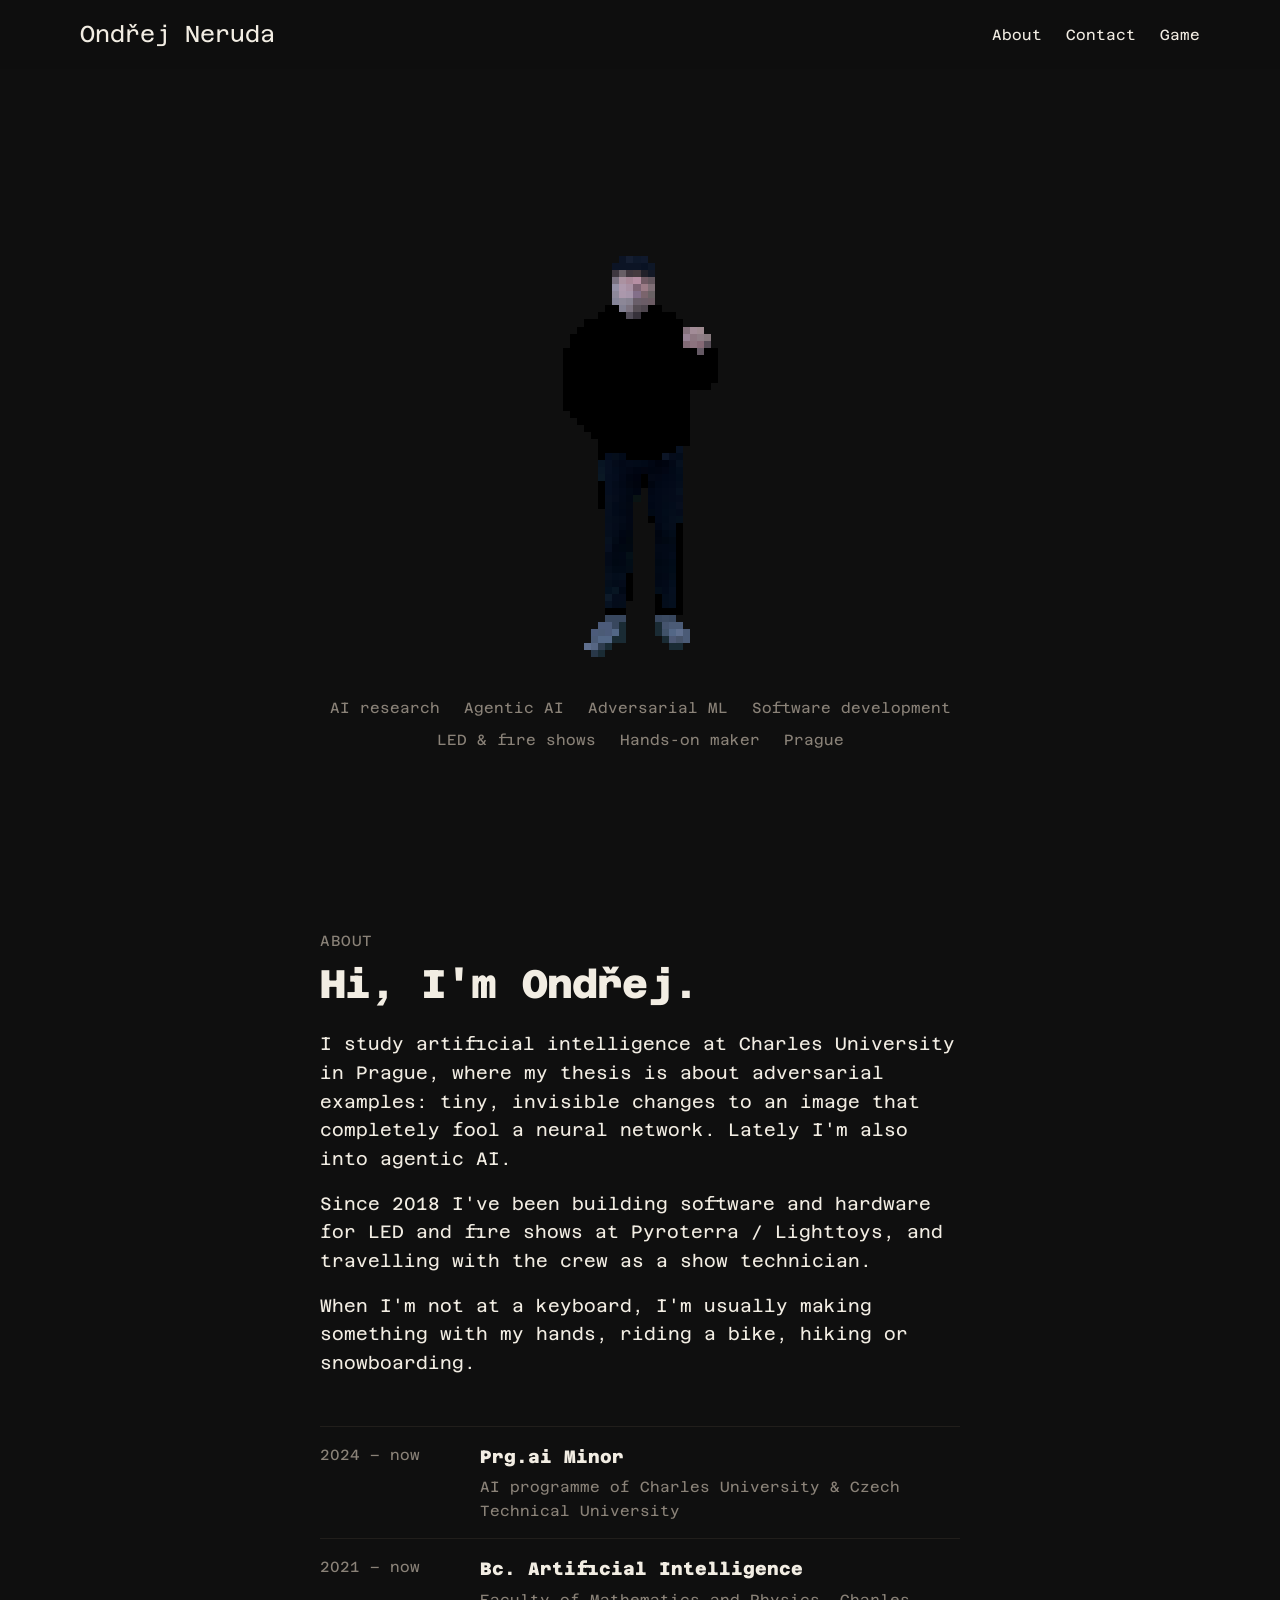
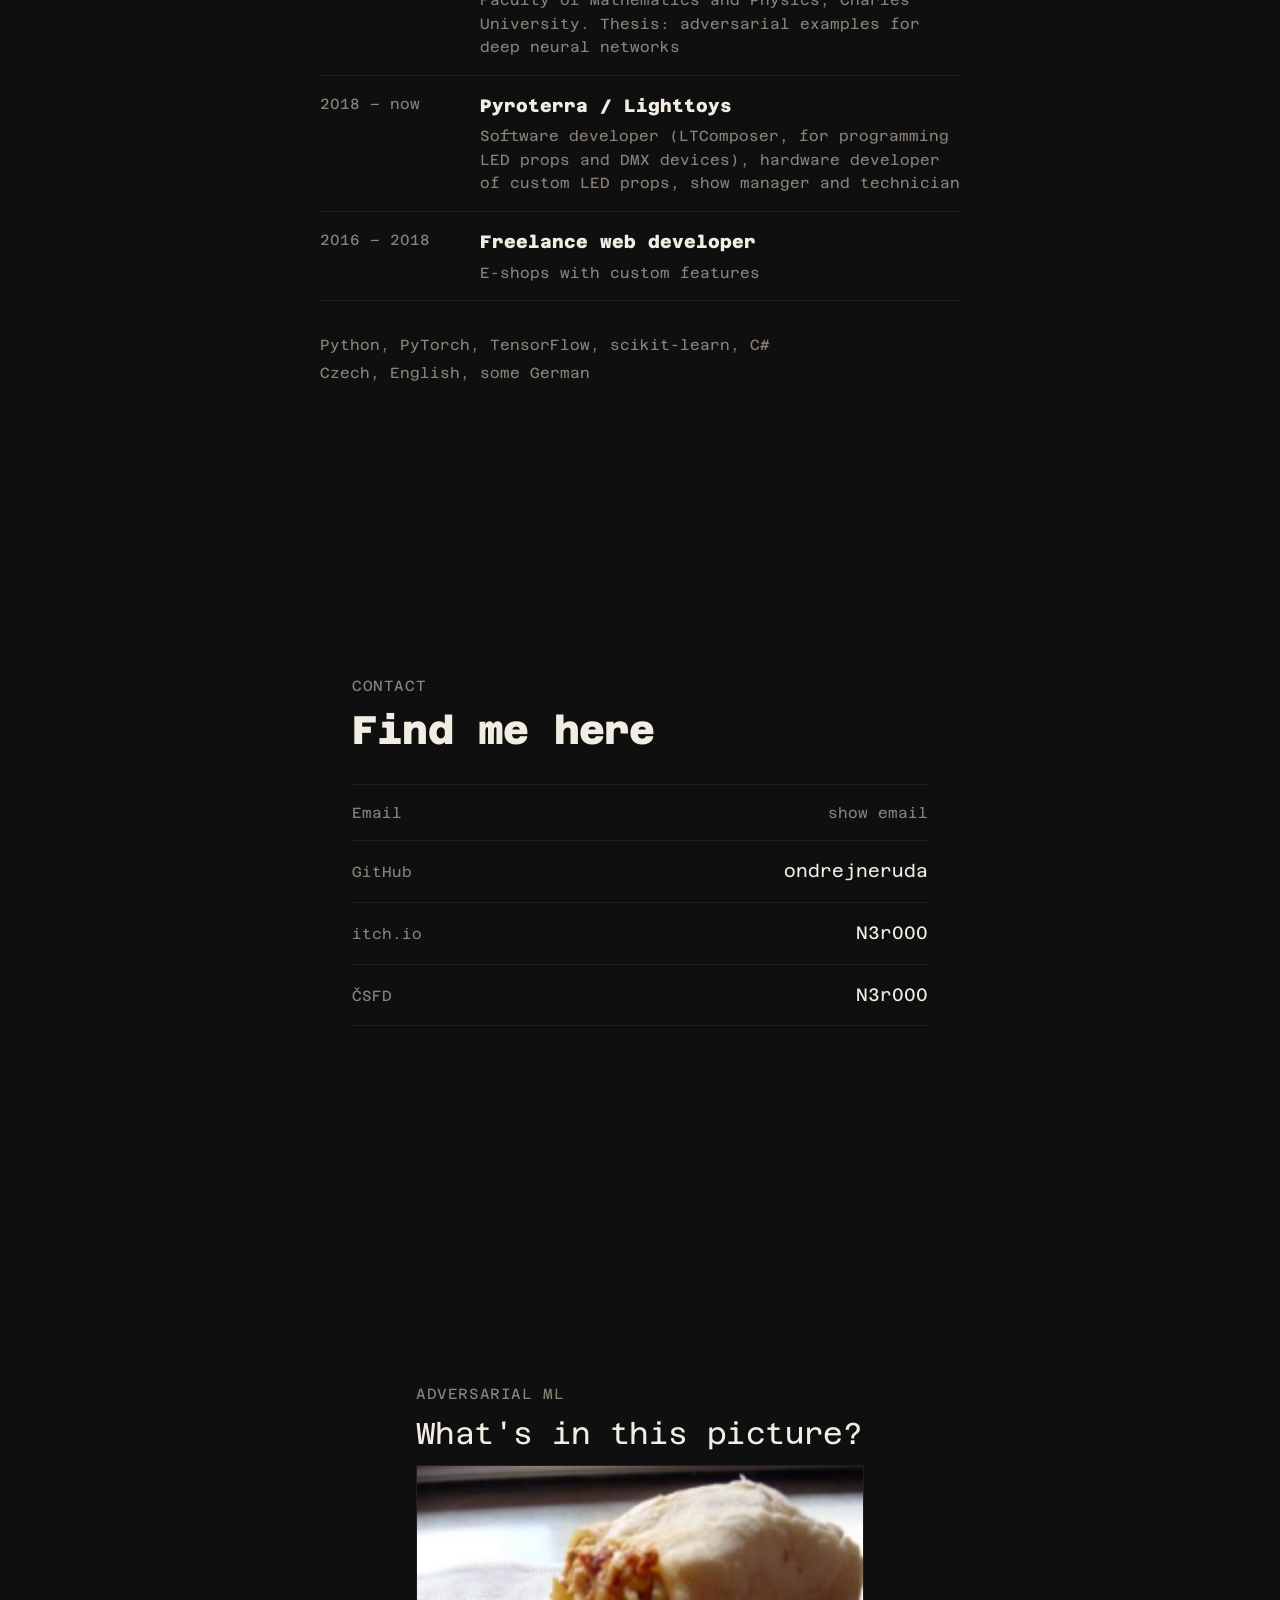
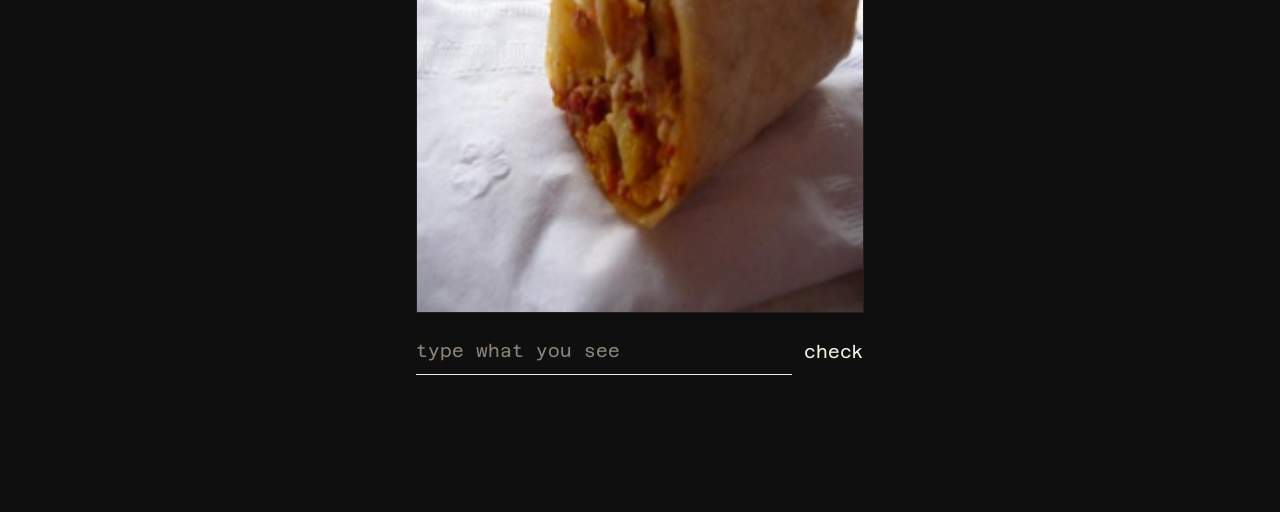
==== index.html @ d8f015dc "About section: intro text and CV timeline, above Contact Co-Authored-By: Claude Opus 5.5 (1M context" ====
<!doctype html>
<html lang="en">
<head>
  <meta charset="utf-8">
  <meta name="viewport" content="width=device-width, initial-scale=1">
  <title>Ondřej Neruda</title>
  <meta name="description" content="Ondřej Neruda: AI research, agentic and adversarial AI, software development, LED & fire shows, hands-on making. Prague.">
  <!-- Link preview when the site is shared (Open Graph / social cards).
       The image is rendered from tools/og-image.html by tools/make-og-image.sh. -->
  <meta property="og:type" content="website">
  <meta property="og:url" content="https://ondrejneruda.github.io/">
  <meta property="og:title" content="Ondřej Neruda">
  <meta property="og:description" content="AI research, agentic and adversarial AI, software development, LED & fire shows, hands-on making. Prague.">
  <meta property="og:image" content="https://ondrejneruda.github.io/assets/og-image.png">
  <meta property="og:image:width" content="1200">
  <meta property="og:image:height" content="630">
  <meta property="og:image:alt" content="Pixel-art figure of Ondřej Neruda next to his name and keywords">
  <meta name="twitter:card" content="summary_large_image">
  <link rel="icon" href="assets/favicon.svg" type="image/svg+xml">
  <link rel="preconnect" href="https://fonts.googleapis.com">
  <link rel="preconnect" href="https://fonts.gstatic.com" crossorigin>
  <link rel="stylesheet" href="https://fonts.googleapis.com/css2?family=Azeret+Mono:wght@400;800&display=swap">
  <link rel="stylesheet" href="assets/css/tokens.css?v=202610172338">
  <link rel="stylesheet" href="assets/css/base.css?v=202610172338">
  <link rel="stylesheet" href="assets/css/components.css?v=202610172338">
  <link rel="stylesheet" href="assets/css/fool-the-net.css?v=202610172338">
</head>
<body>

  <header class="site-header">
    <div class="wrap">
      <a class="brand" href="#top">Ondřej Neruda</a>
      <!-- Phones: the links fold into a dropdown opened by this button (menu.js) -->
      <button class="menu-toggle" type="button" aria-expanded="false" aria-controls="site-nav">Menu</button>
      <nav class="nav" id="site-nav" aria-label="Main">
        <!-- Work stays hidden until it has content; then remove `hidden` and set href -->
        <a href="#" hidden>Work</a>
        <a href="#about">About</a>
        <a href="#contact">Contact</a>
        <a href="#game">Game</a>
      </nav>
    </div>
  </header>

  <main>

  <!-- Landing: spinning figure and keywords -->
  <div class="stage" id="top">
    <div class="stage__figure">
      <!-- Drop your image at assets/img/hero.png; the placeholder shows until then. -->
      <img class="spinner" data-sprite3d src="assets/img/hero.png" alt="Ondřej Neruda"
           onerror="this.onerror=null; this.src='assets/img/placeholder.svg';">
    </div>
    <ul class="keywords" aria-label="What I do">
      <li>AI research</li>
      <li>Agentic AI</li>
      <li>Adversarial ML</li>
      <li>Software development</li>
      <li>LED &amp; fire shows</li>
      <li>Hands-on maker</li>
      <li>Prague</li>
    </ul>
  </div>

  <!-- About: short intro, then a compact CV timeline -->
  <div class="page" id="about">
    <section class="about" aria-labelledby="about-title">
      <p class="label">About</p>
      <h2 class="about__title" id="about-title">Hi, I'm Ondřej.</h2>
      <div class="about__text">
        <p>I study artificial intelligence at Charles University in Prague, where my thesis is about adversarial examples: tiny, invisible changes to an image that completely fool a neural network. Lately I'm also into agentic AI.</p>
        <p>Since 2018 I've been building software and hardware for LED and fire shows at Pyroterra / Lighttoys, and travelling with the crew as a show technician.</p>
        <p>When I'm not at a keyboard, I'm usually making something with my hands, riding a bike, hiking or snowboarding.</p>
      </div>

      <ol class="timeline" aria-label="CV">
        <li>
          <span class="timeline__when">2024 – now</span>
          <div><p class="timeline__what">Prg.ai Minor</p><p class="timeline__where">AI programme of Charles University &amp; Czech Technical University</p></div>
        </li>
        <li>
          <span class="timeline__when">2021 – now</span>
          <div><p class="timeline__what">Bc. Artificial Intelligence</p><p class="timeline__where">Faculty of Mathematics and Physics, Charles University. Thesis: adversarial examples for deep neural networks</p></div>
        </li>
        <li>
          <span class="timeline__when">2018 – now</span>
          <div><p class="timeline__what">Pyroterra / Lighttoys</p><p class="timeline__where">Software developer (LTComposer, for programming LED props and DMX devices), hardware developer of custom LED props, show manager and technician</p></div>
        </li>
        <li>
          <span class="timeline__when">2016 – 2018</span>
          <div><p class="timeline__what">Freelance web developer</p><p class="timeline__where">E-shops with custom features</p></div>
        </li>
      </ol>

      <ul class="about__facts">
        <li>Python, PyTorch, TensorFlow, scikit-learn, C#</li>
        <li>Czech, English, some German</li>
      </ul>
    </section>
  </div>

  <!-- Contact: one row per platform -->
  <div class="page" id="contact">
    <section class="contact" aria-labelledby="contact-title">
      <p class="label">Contact</p>
      <h2 class="contact__title" id="contact-title">Find me here</h2>
      <!-- One row per platform. To add one, copy a <li> and change the name and link. -->
      <ul class="contact__list">
        <li>
          <span class="contact__name">Email</span>
          <!-- The address is not written here in plain form, so spam bots scanning
               the page can't harvest it. contact.js decodes it when "show" is clicked. -->
          <span class="contact__value" data-email="moc.liamg#aduren.jerdno">
            <button class="contact__copy contact__reveal" type="button">show email</button>
          </span>
        </li>
        <li>
          <span class="contact__name">GitHub</span>
          <a class="contact__link" href="https://github.com/ondrejneruda" target="_blank" rel="noopener">ondrejneruda</a>
        </li>
        <li>
          <span class="contact__name">itch.io</span>
          <a class="contact__link" href="https://n3r000.itch.io" target="_blank" rel="noopener">N3r000</a>
        </li>
        <li>
          <span class="contact__name">ČSFD</span>
          <a class="contact__link" href="https://www.csfd.cz/uzivatel/1016516-n3r000/prehled/" target="_blank" rel="noopener">N3r000</a>
        </li>
      </ul>
    </section>
  </div>

  <!-- Game: one adversarial example from my thesis per visit -->
  <div class="page" id="game">
    <section class="game" id="fool-the-net" aria-labelledby="ftn-title">
      <p class="label">Adversarial ML</p>
      <div class="ftn" data-fool-the-net data-img-base="assets/img/adversarial/">
        <h2 class="ftn__title" id="ftn-title">What's in this picture?</h2>
        <div class="ftn__frame"><img class="ftn__img" alt="A photo. Type what you see in it." width="224" height="224" loading="lazy"></div>
        <form class="ftn__form" autocomplete="off">
          <input class="ftn__input" type="text" placeholder="type what you see" aria-label="What's in this picture?" autocapitalize="off" enterkeyhint="go" required>
          <button class="ftn__btn" type="submit">check</button>
        </form>
        <div class="ftn__reveal" hidden aria-live="polite">
          <p class="ftn__verdict"></p>
          <p class="ftn__model"></p>
          <p class="ftn__why"></p>
        </div>
      </div>
    </section>
  </div>

  </main>

  <script src="assets/js/sprite3d.js?v=202610172338" defer></script>
  <script src="assets/js/menu.js?v=202610172338" defer></script>
  <script src="assets/js/fool-the-net.js?v=202610172338" defer></script>
  <script src="assets/js/contact.js?v=202610172338" defer></script>

</body>
</html>
---- assets/css/tokens.css ----
/* ==========================================================================
   Design tokens — the single place to customise the whole site.
   Every page and component reads from these variables; change a value
   here and it propagates everywhere.
   ========================================================================== */

:root {
  /* --- Type families ----------------------------------------------------- */
  /* One typeface for the whole site: Azeret Mono. */
  --font-mono: "Azeret Mono", ui-monospace, "SF Mono", Menlo, monospace;
  --font-display: var(--font-mono);
  --font-body: var(--font-mono);

  /* --- Font weights (only the weights loaded in index.html are available) */
  --weight-regular: 400;
  --weight-bold: 800;

  /* --- Type scale (fluid, min → max between 360px and 1280px) ------------ */
  --step--1: clamp(0.83rem, 0.80rem + 0.15vw, 0.92rem);
  --step-0:  clamp(1.00rem, 0.96rem + 0.20vw, 1.13rem);
  --step-1:  clamp(1.20rem, 1.12rem + 0.40vw, 1.45rem);
  --step-2:  clamp(1.44rem, 1.28rem + 0.75vw, 1.90rem);
  --step-3:  clamp(1.73rem, 1.45rem + 1.30vw, 2.60rem);
  --step-4:  clamp(2.30rem, 1.70rem + 2.80vw, 4.20rem);
  --step-5:  clamp(3.00rem, 1.90rem + 5.20vw, 7.00rem);

  /* --- Spacing (8px rhythm) ---------------------------------------------- */
  --space-1: 0.25rem;
  --space-2: 0.5rem;
  --space-3: 0.75rem;
  --space-4: 1rem;
  --space-5: 1.5rem;
  --space-6: 2rem;
  --space-7: 3rem;
  --space-8: 4.5rem;
  --space-9: 7rem;

  /* --- Layout ------------------------------------------------------------ */
  --measure: 62ch;            /* comfortable reading width */
  --page-max: 76rem;          /* outer content width */
  --gutter: clamp(1rem, 4vw, 3rem);
  --radius-s: 4px;
  --radius-m: 10px;
  --radius-l: 22px;

  /* --- Motion ------------------------------------------------------------ */
  --ease-out: cubic-bezier(0.2, 0.7, 0.2, 1);
  --dur-fast: 140ms;
  --dur-med: 320ms;

  /* --- Palette: raw values ("stage" = dark, "paper" = light) ------------- */
  --ink-950: #0d0c0b;
  --ink-900: #161412;
  --ink-800: #211e1b;
  --ink-600: #4a453f;
  --ink-400: #8a8278;
  --paper-50:  #faf7f1;
  --paper-100: #f2ede3;
  --paper-200: #e4ddcf;
  --amber-400: #ffb43a;       /* warm LED — primary accent */
  --amber-600: #c47a00;
  --cyan-300:  #6fe7dc;       /* cold LED — secondary accent */
  --cyan-700:  #0f7f76;

  /* --- Semantic colours ------------------------------------------------- */
  --bg: #0f0f0f;              /* very dark grey page background */
  --bg-raised: var(--ink-900);
  --text: var(--paper-100);
  --text-muted: var(--ink-400);
  --line: var(--ink-800);
  --accent: var(--amber-400);
  --accent-2: var(--cyan-300);
  --accent-glow: rgba(255, 180, 58, 0.35);
  --selection: rgba(242, 237, 227, 0.25);

  /* --- Spinning image ---------------------------------------------------- */
  --sprite-height: 50svh;     /* height of the spinning figure: half the screen */
  --spin-duration: 12s;       /* one full turn */
  --sprite-depth: 1;          /* thickness of the spinning figure, in image pixels */
  --spin-axis: 0, 1, 0;       /* 0, 1, 0 = turntable (around vertical axis); 0, 0, 1 = flat like a wheel */
}

/* Older browsers without svh units fall back to plain vh. */
@supports not (height: 1svh) {
  :root { --sprite-height: 50vh; }
}
---- assets/css/base.css ----
/* ==========================================================================
   Base — reset, typography and layout primitives. No colours or sizes are
   hard-coded here; everything comes from tokens.css.
   ========================================================================== */

*, *::before, *::after { box-sizing: border-box; }
* { margin: 0; }

html {
  color-scheme: dark;
  -webkit-text-size-adjust: 100%;
  -webkit-tap-highlight-color: transparent; /* no grey flash when tapping links on phones */
  scroll-behavior: smooth;
}

body {
  min-height: 100vh;
  background: var(--bg);
  color: var(--text);
  font-family: var(--font-body);
  font-size: var(--step-0);
  line-height: 1.6;
  -webkit-font-smoothing: antialiased;
  transition: background var(--dur-med) var(--ease-out), color var(--dur-med) var(--ease-out);
}

img, svg, canvas { display: block; max-width: 100%; }
a { color: inherit; text-decoration-thickness: 1px; text-underline-offset: 0.2em; }
::selection { background: var(--selection); }
:focus-visible { outline: 1px solid var(--text-muted); outline-offset: 3px; border-radius: var(--radius-s); }

h1, h2, h3 {
  font-family: var(--font-display);
  font-weight: 400;
  line-height: 1.05;
  letter-spacing: -0.02em;
  font-variation-settings: "SOFT" 50, "WONK" 1;
}
h1 { font-size: var(--step-5); }
h2 { font-size: var(--step-4); }
h3 { font-size: var(--step-2); }
p  { max-width: var(--measure); }

/* --- Layout primitives --------------------------------------------------- */

/* Centred page column */
.wrap {
  width: 100%;
  max-width: var(--page-max);
  margin-inline: auto;
  padding-inline: var(--gutter);
}

/* Vertical rhythm: children spaced by --flow */
.flow > * + * { margin-top: var(--flow, var(--space-4)); }

/* Page section with a numbered label in the left rail */
.section {
  display: grid;
  grid-template-columns: minmax(8rem, 1fr) 4fr;
  gap: var(--space-6);
  padding-block: var(--space-9);
  border-top: 1px solid var(--line);
}
@media (max-width: 760px) {
  .section { grid-template-columns: 1fr; gap: var(--space-4); padding-block: var(--space-8); }
}

.visually-hidden {
  position: absolute; width: 1px; height: 1px; overflow: hidden;
  clip: rect(0 0 0 0); white-space: nowrap;
}

@media (prefers-reduced-motion: reduce) {
  html { scroll-behavior: auto; }
  *, *::before, *::after { transition: none !important; animation: none !important; }
}

/* Keep anchored sections clear of the sticky header */
[id] { scroll-margin-top: 5rem; }
[hidden] { display: none !important; }
---- assets/css/components.css ----
/* ==========================================================================
   Components — reusable building blocks for every page.
   ========================================================================== */

/* --- Label: small mono caption, used for section numbers and meta -------- */
.label {
  font-family: var(--font-mono);
  font-size: var(--step--1);
  letter-spacing: 0.04em;
  text-transform: uppercase;
  color: var(--text-muted);
}

/* --- Site header ---------------------------------------------------------- */
.site-header {
  position: sticky; top: 0; z-index: 10;
  backdrop-filter: blur(10px);
  background: color-mix(in srgb, var(--bg) 78%, transparent);
}
.site-header .wrap {
  display: flex; align-items: center; justify-content: space-between;
  gap: var(--space-4);
  padding-block: var(--space-4);
}
.brand {
  font-family: var(--font-mono);
  font-size: var(--step-1);
  font-weight: var(--weight-regular);
  text-decoration: none;
  white-space: nowrap;
}
.nav { display: flex; align-items: center; gap: var(--space-5); }
/* The name and links in the top bar go from regular to bold on hover. The font is
   monospaced, so bold letters are exactly as wide and nothing shifts. */
.nav a {
  text-decoration: none;
  font-family: var(--font-mono);
  font-size: var(--step--1);
  font-weight: var(--weight-regular);
  transition: font-weight var(--dur-fast) var(--ease-out);
}
/* Hover on desktop; on touch screens :active makes it bold while the
   finger is down. The link for the current page stays bold. */
.brand:hover,
.brand:focus-visible,
.brand:active,
.nav a:hover,
.nav a:focus-visible,
.nav a:active,
.nav a[aria-current="page"] {
  font-weight: var(--weight-bold);
  color: var(--text);
}
/* --- Menu button: only on phones, opens the links as a dropdown ------- */
.menu-toggle {
  display: none;
  padding: var(--space-2) 0 var(--space-2) var(--space-4);
  border: 0;
  background: none;
  color: var(--text);
  font: inherit;
  font-family: var(--font-mono);
  font-size: var(--step--1);
  font-weight: var(--weight-regular);
  cursor: pointer;
}
.menu-toggle:hover,
.menu-toggle:active,
.menu-toggle[aria-expanded="true"] { font-weight: var(--weight-bold); }

@media (max-width: 560px) {
  .menu-toggle { display: block; }

  /* The links drop down under the top bar as a right-aligned list. */
  .nav {
    position: absolute;
    top: 100%;
    left: 0;
    right: 0;
    flex-direction: column;
    align-items: flex-end;
    gap: 0;
    padding: var(--space-2) var(--gutter) var(--space-4);
    background: var(--bg);
    border-bottom: 1px solid var(--line);
    visibility: hidden;
    opacity: 0;
    transform: translateY(-0.5rem);
    transition: opacity var(--dur-fast) var(--ease-out),
                transform var(--dur-fast) var(--ease-out),
                visibility 0s linear var(--dur-fast);
  }
  .nav.is-open {
    visibility: visible;
    opacity: 1;
    transform: none;
    transition-delay: 0s;
  }
  .nav a {
    padding-block: var(--space-3);   /* comfortable tap targets */
    font-size: var(--step-1);
  }
}

/* --- Stage: full-height black area that centres its content ------------ */
.stage {
  min-height: calc(100vh - 4.5rem);   /* viewport minus the top bar */
  min-height: calc(100svh - 4.5rem);
  display: grid;
  place-items: center;
  align-content: center;
  gap: var(--space-6);
  padding: var(--gutter);
}
.stage__figure { position: relative; display: grid; place-items: center; }

/* --- Keywords: short descriptors under the figure ----------------------- */
.keywords {
  display: flex;
  flex-wrap: wrap;
  justify-content: center;
  gap: var(--space-2) var(--space-5);
  max-width: 48rem;
  padding: 0;
  list-style: none;
  font-family: var(--font-mono);
  font-size: var(--step--1);
  color: var(--text-muted);
  text-align: center;
}
.keywords li { white-space: nowrap; }
@media (max-width: 560px) {
  .keywords { gap: var(--space-1) var(--space-4); }
}

/* --- Spinner: an image that rotates continuously ------------------------ */
.spinner {
  width: auto;
  height: var(--sprite-height);
  object-fit: contain;
  image-rendering: pixelated;   /* keeps small pixel-art crisp when scaled up */
  animation: spin var(--spin-duration) linear infinite;
}
@keyframes spin {
  from { transform: rotate3d(var(--spin-axis), 0turn); }
  to   { transform: rotate3d(var(--spin-axis), 1turn); }
}

/* Respect visitors who ask for less motion: show the image still. */
@media (prefers-reduced-motion: reduce) {
  .spinner { animation: none; }
}

/* --- Sprite 3D: pixel image with one pixel of thickness (sprite3d.js) --- */
.stage { perspective: 2400px; }
.sprite3d {
  position: relative;
  transform-style: preserve-3d;
}
.sprite3d__face {
  position: absolute;
  backface-visibility: hidden;
}
.sprite3d__face--image {
  inset: 0;
  width: 100%;
  height: 100%;
  image-rendering: pixelated;
}
/* The original <img> stays in the layout (invisible) so CSS keeps sizing it. */
.sprite3d__source {
  position: absolute;
  visibility: hidden;
  animation: none;
}

/* --- Page: content pages under the top bar (e.g. game.html) ------------- */
.page {
  min-height: calc(100vh - 4.5rem);
  min-height: calc(100svh - 4.5rem);
  display: grid;
  place-items: center;
  padding: var(--space-6) var(--gutter) var(--space-8);
}
.game { width: 100%; max-width: 28rem; }
.game > .label { margin-bottom: var(--space-3); }

/* --- Contact page: one row per platform ---------------------------------- */
.contact { width: 100%; max-width: 36rem; }
.contact > .label { margin-bottom: var(--space-3); }
.contact__title { font-size: var(--step-3); font-weight: var(--weight-bold); }
.contact__list { list-style: none; padding: 0; margin-top: var(--space-6); }
.contact__list li {
  display: flex;
  flex-wrap: wrap;
  align-items: baseline;
  justify-content: space-between;
  gap: var(--space-1) var(--space-5);
  padding-block: var(--space-4);
  border-bottom: 1px solid var(--line);
}
.contact__list li:first-child { border-top: 1px solid var(--line); }
.contact__name { font-size: var(--step--1); color: var(--text-muted); }
.contact__value { display: inline-flex; align-items: baseline; gap: var(--space-4); min-width: 0; }
.contact__email { overflow-wrap: anywhere; }

/* Links and the copy button: regular, bold on hover / focus / tap, like the nav */
.contact__link,
.contact__copy {
  font: inherit;
  font-weight: var(--weight-regular);
  color: var(--text);
  background: none;
  border: 0;
  padding: 0;
  text-decoration: none;
  cursor: pointer;
  overflow-wrap: anywhere;
}
.contact__copy { font-size: var(--step--1); color: var(--text-muted); }
.contact__link:hover, .contact__link:focus-visible, .contact__link:active,
.contact__copy:hover, .contact__copy:focus-visible, .contact__copy:active { font-weight: var(--weight-bold); color: var(--text); }

/* Phones: name above value */
@media (max-width: 560px) {
  .contact__list li { flex-direction: column; align-items: flex-start; }
}

/* --- About: intro text and CV timeline ------------------------------------ */
.about { width: 100%; max-width: 40rem; }
.about > .label { margin-bottom: var(--space-3); }
.about__title { font-size: var(--step-3); font-weight: var(--weight-bold); }
.about__text { margin-top: var(--space-5); }
.about__text p + p { margin-top: var(--space-4); }

.timeline { list-style: none; padding: 0; margin-top: var(--space-7); }
.timeline li {
  display: grid;
  grid-template-columns: 9rem 1fr;
  gap: var(--space-4);
  padding-block: var(--space-4);
  border-bottom: 1px solid var(--line);
}
.timeline li:first-child { border-top: 1px solid var(--line); }
.timeline__when, .timeline__where { font-size: var(--step--1); color: var(--text-muted); }
.timeline__what { font-weight: var(--weight-bold); }
.timeline__where { margin-top: var(--space-1); }

.about__facts {
  list-style: none;
  padding: 0;
  margin-top: var(--space-6);
  font-size: var(--step--1);
  color: var(--text-muted);
}
.about__facts li + li { margin-top: var(--space-1); }

/* Phones: dates above the entry */
@media (max-width: 560px) {
  .timeline li { grid-template-columns: 1fr; gap: var(--space-1); }
}
---- assets/css/fool-the-net.css ----
/* ==========================================================================
   "Fool the network" section: one adversarial example per page load.
   Reads everything from tokens.css.
   ========================================================================== */

.ftn { max-width: 28rem; }
.ftn > * + * { margin-top: var(--space-4); }

.ftn__title { font-size: var(--step-2); }

.ftn__frame {
  width: 100%;
  aspect-ratio: 1 / 1;
  background: #000;
  border: 1px solid var(--line);
}
.ftn__img { width: 100%; height: 100%; }

.ftn__form { display: flex; gap: var(--space-3); }
.ftn__input {
  flex: 1;
  min-width: 0;
  font: inherit;
  color: var(--text);
  background: transparent;
  border: 0;
  border-bottom: 1px solid var(--text);
  border-radius: 0;
  padding: var(--space-2) 0;
  outline: none;
}
.ftn__input::placeholder { color: var(--text-muted); }

/* Text-only buttons and links: regular, bold on hover/focus/tap like the nav */
.ftn__btn, .ftn__link {
  font: inherit;
  font-weight: var(--weight-regular);
  color: var(--text);
  background: none;
  border: 0;
  padding: var(--space-2) 0;
  cursor: pointer;
  text-decoration: none;
  transition: font-weight var(--dur-fast) var(--ease-out);
}
.ftn__btn:hover, .ftn__btn:focus-visible, .ftn__btn:active,
.ftn__link:hover, .ftn__link:focus-visible, .ftn__link:active { font-weight: var(--weight-bold); }

.ftn__reveal > * + * { margin-top: var(--space-2); }
.ftn__verdict { font-size: var(--step-3); font-weight: var(--weight-bold); line-height: 1.1; }
.ftn__why { color: var(--text-muted); font-size: var(--step--1); }
.ftn__link { font-size: var(--step--1); display: inline-block; }

/* Shock: the visitor typed exactly what the fooled network sees */
.ftn--shock .ftn__verdict {
  font-size: var(--step-4);
  color: var(--text);   /* site is black and white only, no yellow */
  animation: ftn-shake 0.5s var(--ease-out) 2;
}
.ftn--shock .ftn__frame { animation: ftn-flash 0.6s steps(2) 3; }

@keyframes ftn-shake {
  0%, 100% { transform: translateX(0) rotate(0); }
  20% { transform: translateX(-6px) rotate(-2deg); }
  40% { transform: translateX(6px) rotate(2deg); }
  60% { transform: translateX(-4px) rotate(-1deg); }
  80% { transform: translateX(4px) rotate(1deg); }
}
@keyframes ftn-flash {
  50% { filter: invert(1); }
}
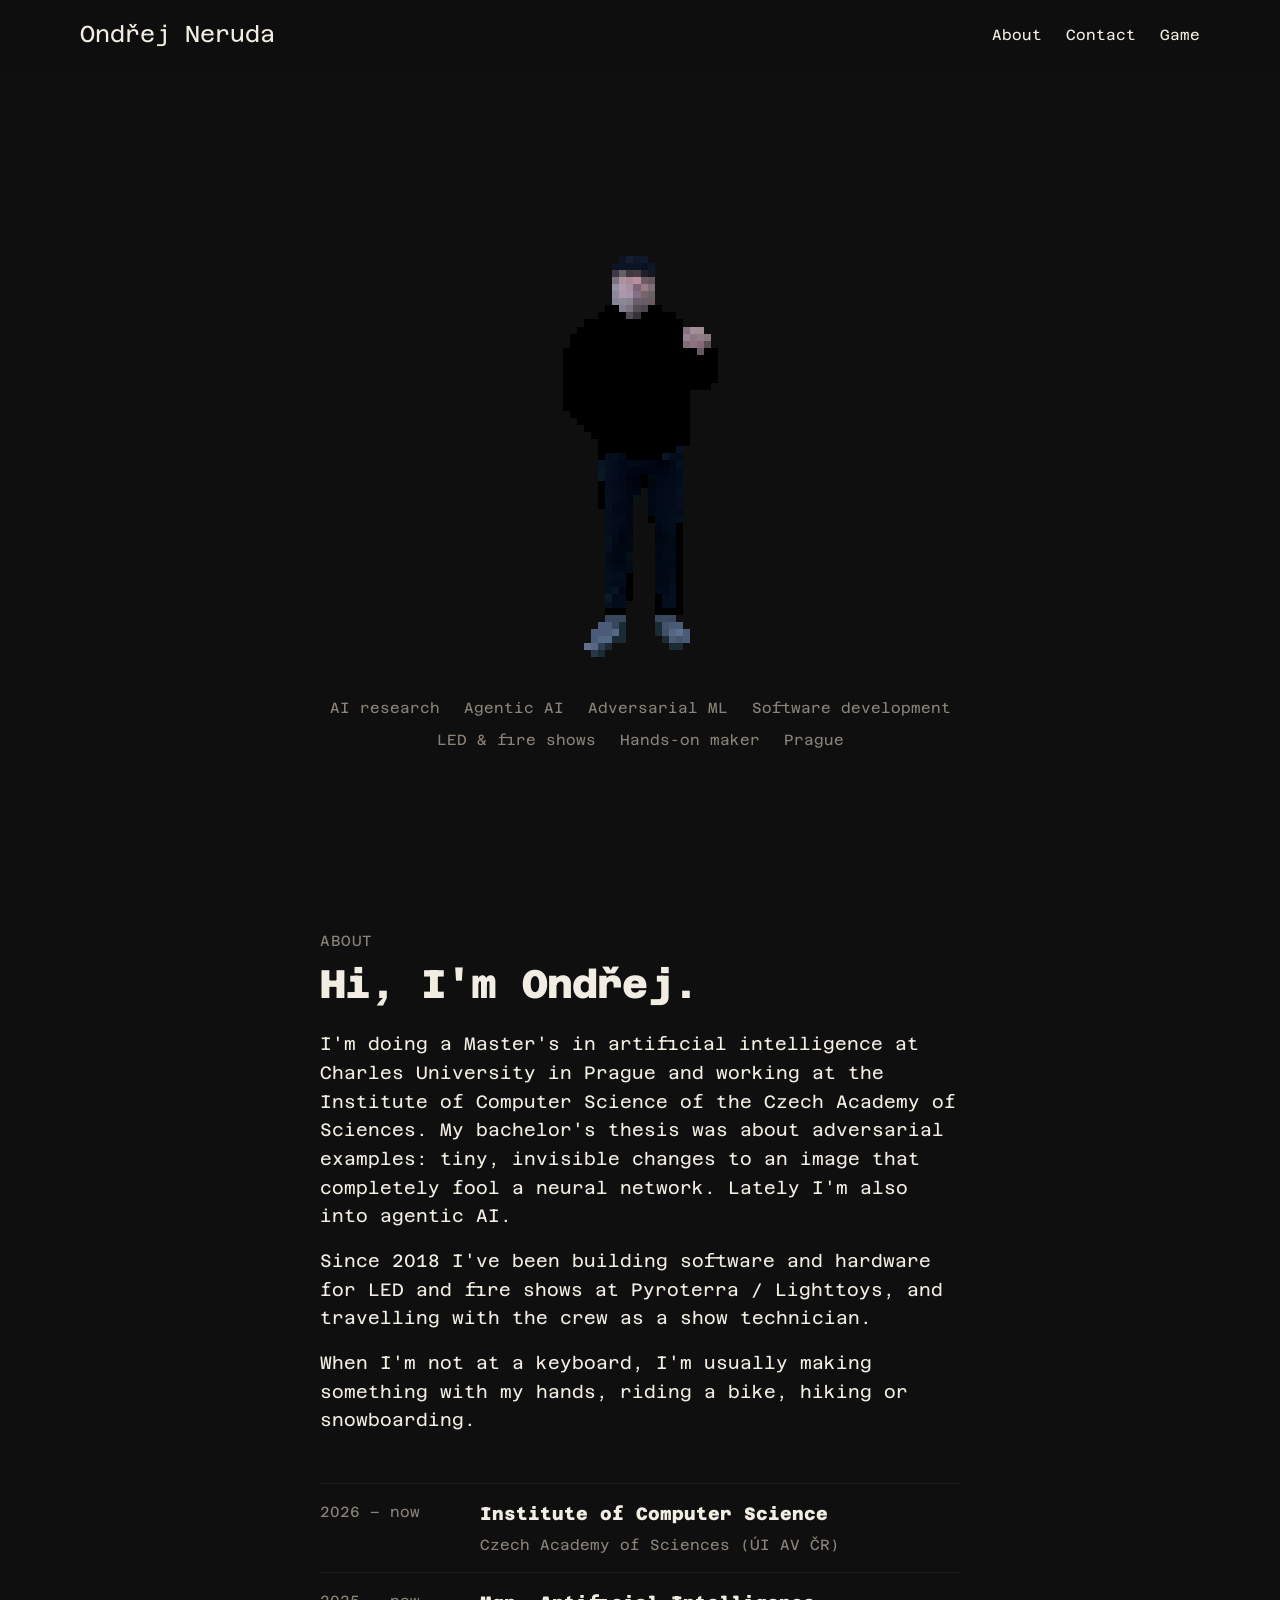
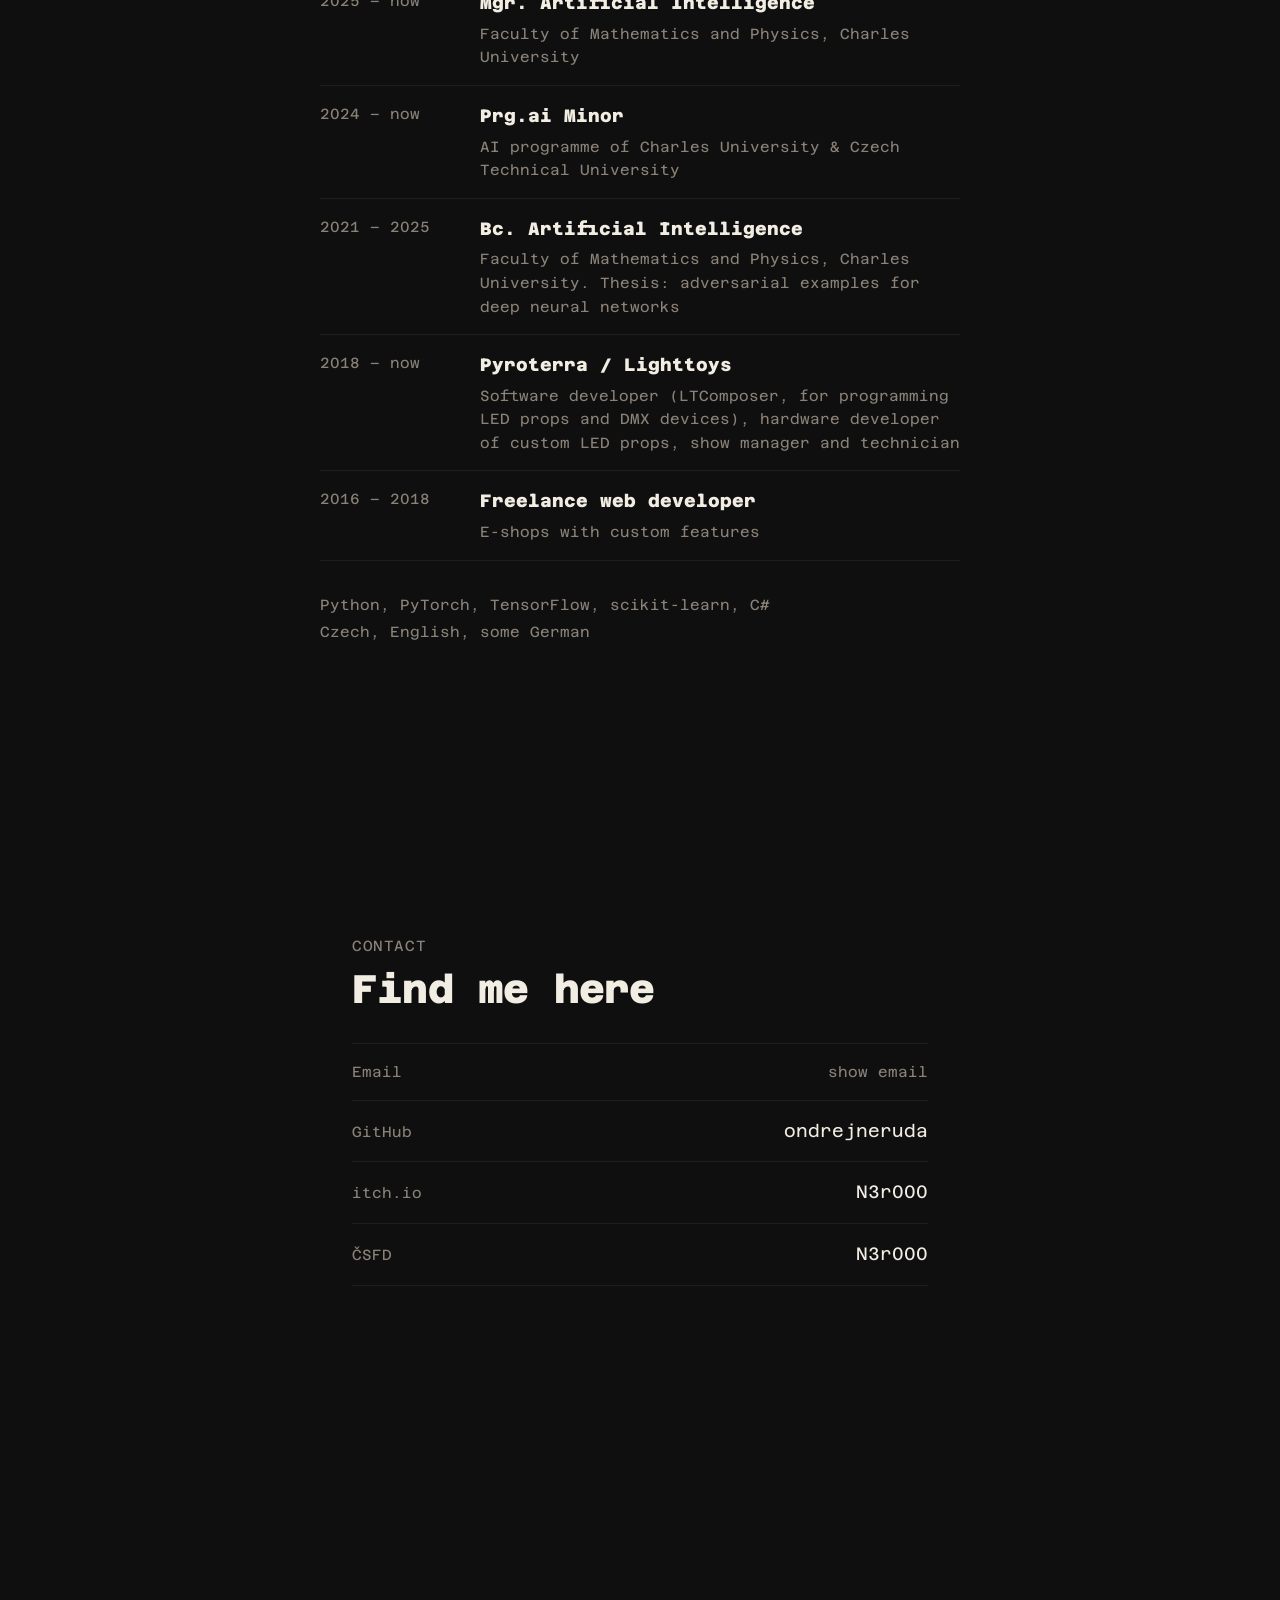
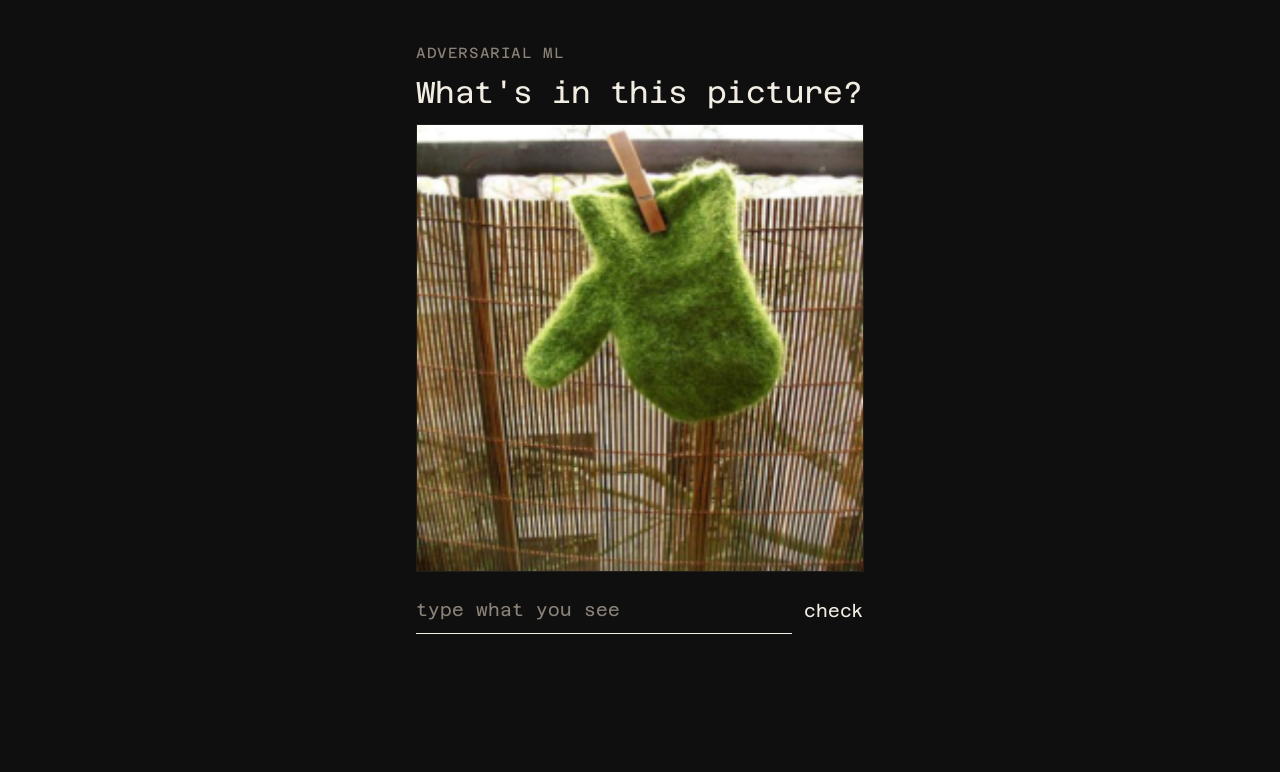
==== commit beca944a: "About: Master's at MFF UK, ÚI AV ČR, Bc. finished Co-Authored-By: Claude Opus 5.5 (1M context) <nore" ====
--- a/index.html
+++ b/index.html
@@ -68,18 +68,26 @@
       <p class="label">About</p>
       <h2 class="about__title" id="about-title">Hi, I'm Ondřej.</h2>
       <div class="about__text">
-        <p>I study artificial intelligence at Charles University in Prague, where my thesis is about adversarial examples: tiny, invisible changes to an image that completely fool a neural network. Lately I'm also into agentic AI.</p>
+        <p>I'm doing a Master's in artificial intelligence at Charles University in Prague and working at the Institute of Computer Science of the Czech Academy of Sciences. My bachelor's thesis was about adversarial examples: tiny, invisible changes to an image that completely fool a neural network. Lately I'm also into agentic AI.</p>
         <p>Since 2018 I've been building software and hardware for LED and fire shows at Pyroterra / Lighttoys, and travelling with the crew as a show technician.</p>
         <p>When I'm not at a keyboard, I'm usually making something with my hands, riding a bike, hiking or snowboarding.</p>
       </div>
 
       <ol class="timeline" aria-label="CV">
         <li>
+          <span class="timeline__when">2026 – now</span>
+          <div><p class="timeline__what">Institute of Computer Science</p><p class="timeline__where">Czech Academy of Sciences (ÚI AV ČR)</p></div>
+        </li>
+        <li>
+          <span class="timeline__when">2025 – now</span>
+          <div><p class="timeline__what">Mgr. Artificial Intelligence</p><p class="timeline__where">Faculty of Mathematics and Physics, Charles University</p></div>
+        </li>
+        <li>
           <span class="timeline__when">2024 – now</span>
           <div><p class="timeline__what">Prg.ai Minor</p><p class="timeline__where">AI programme of Charles University &amp; Czech Technical University</p></div>
         </li>
         <li>
-          <span class="timeline__when">2021 – now</span>
+          <span class="timeline__when">2021 – 2025</span>
           <div><p class="timeline__what">Bc. Artificial Intelligence</p><p class="timeline__where">Faculty of Mathematics and Physics, Charles University. Thesis: adversarial examples for deep neural networks</p></div>
         </li>
         <li>
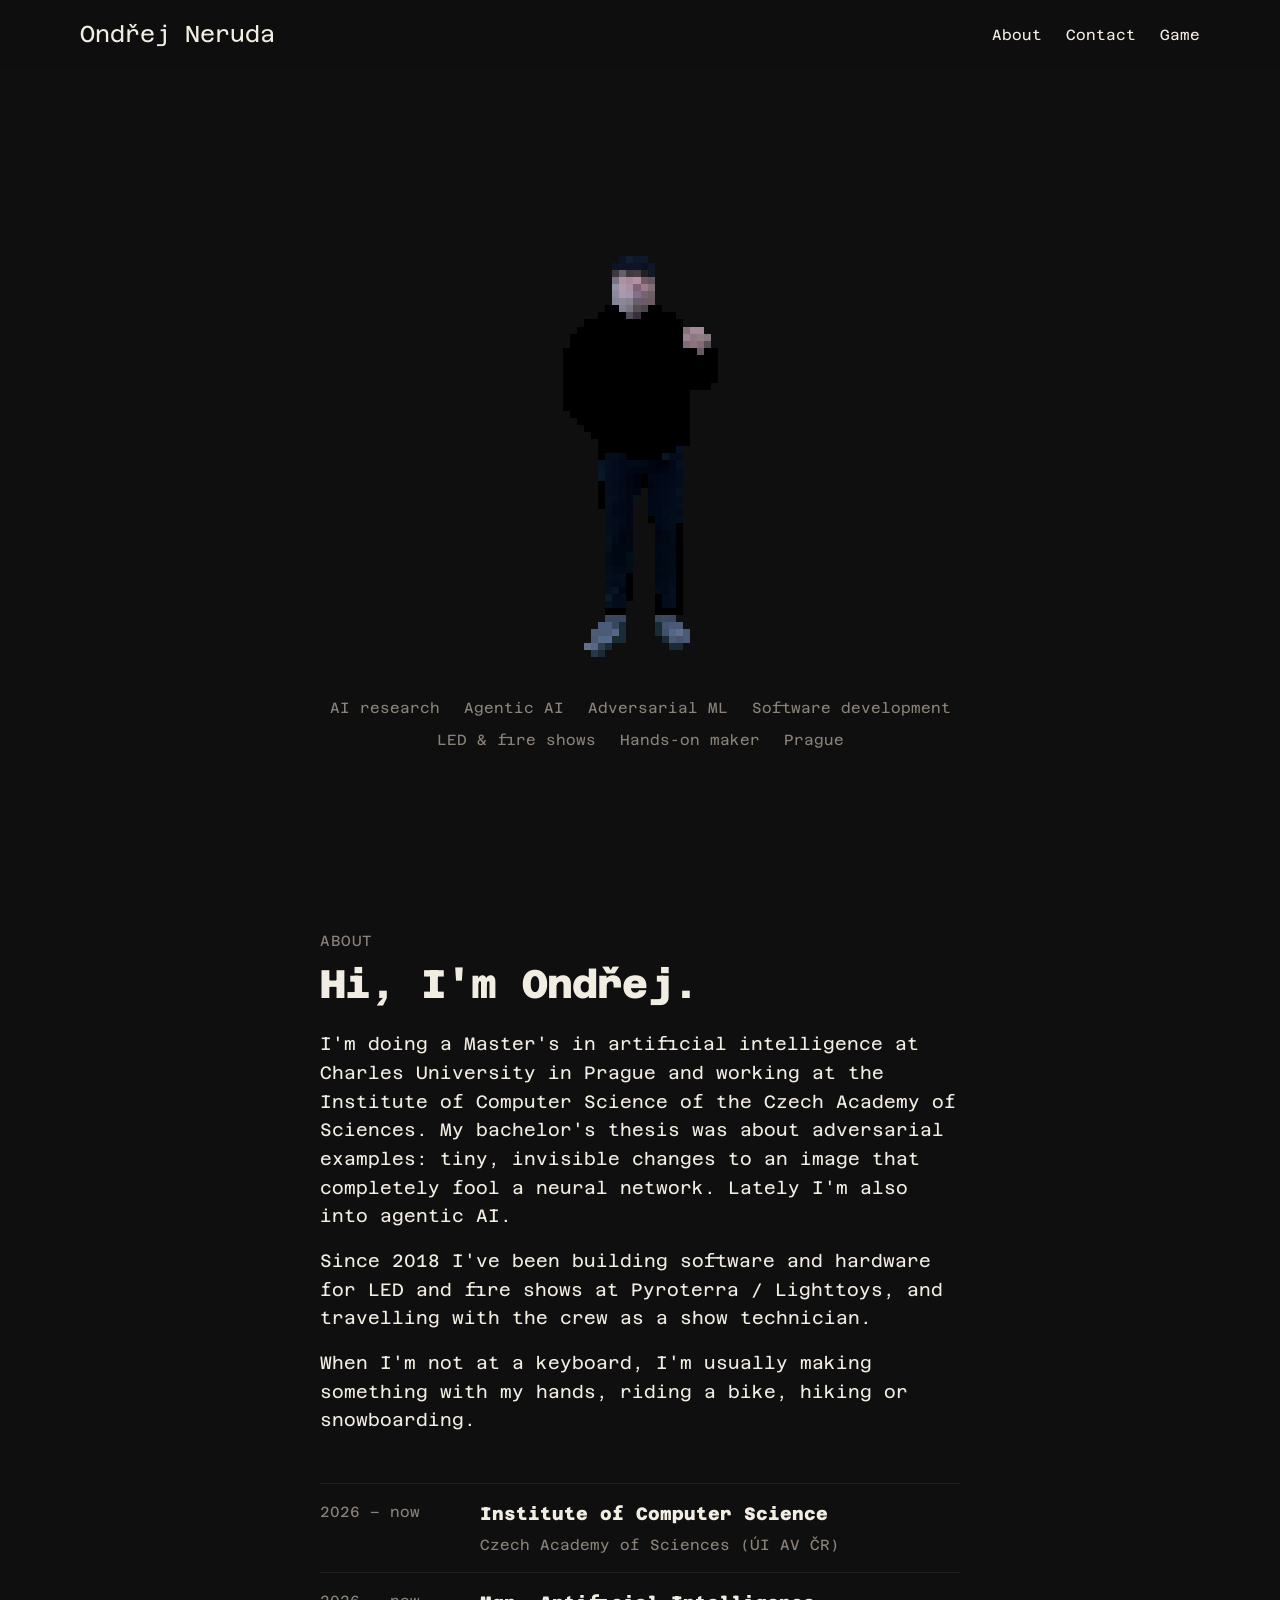
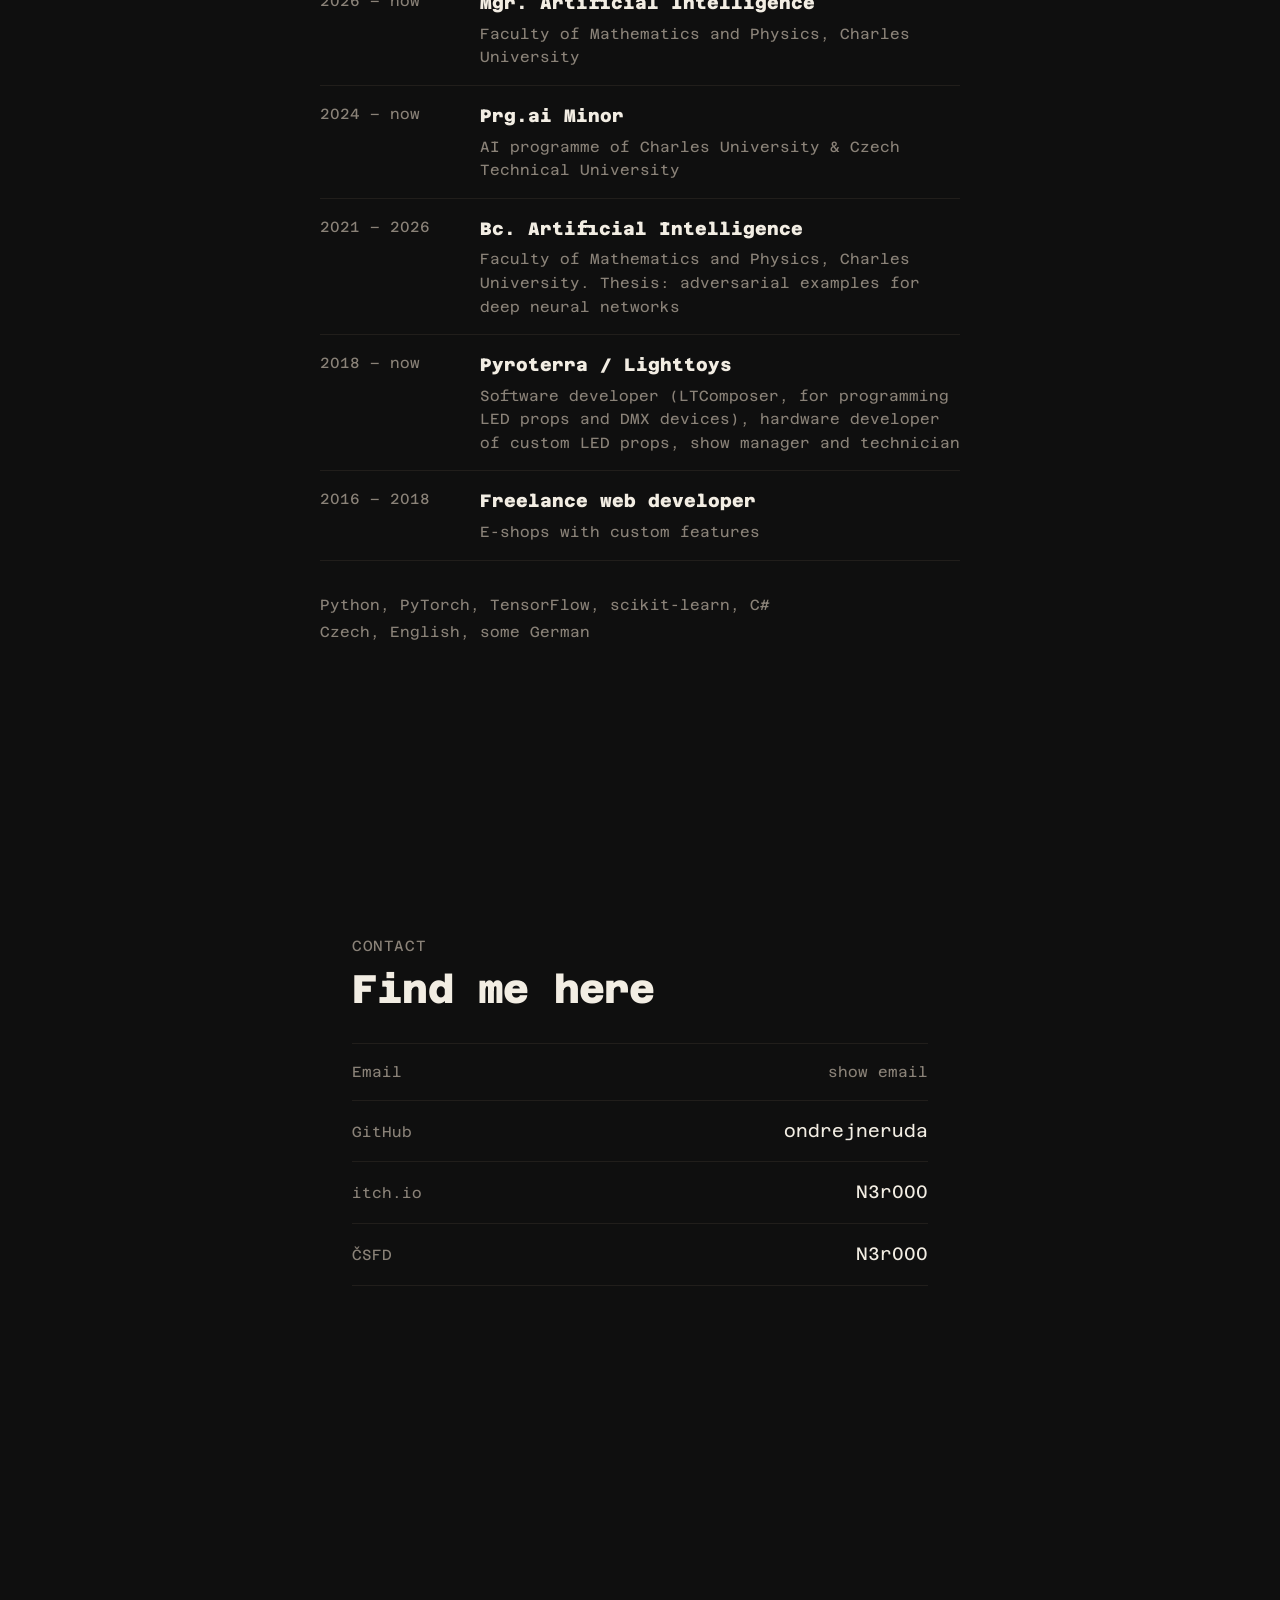
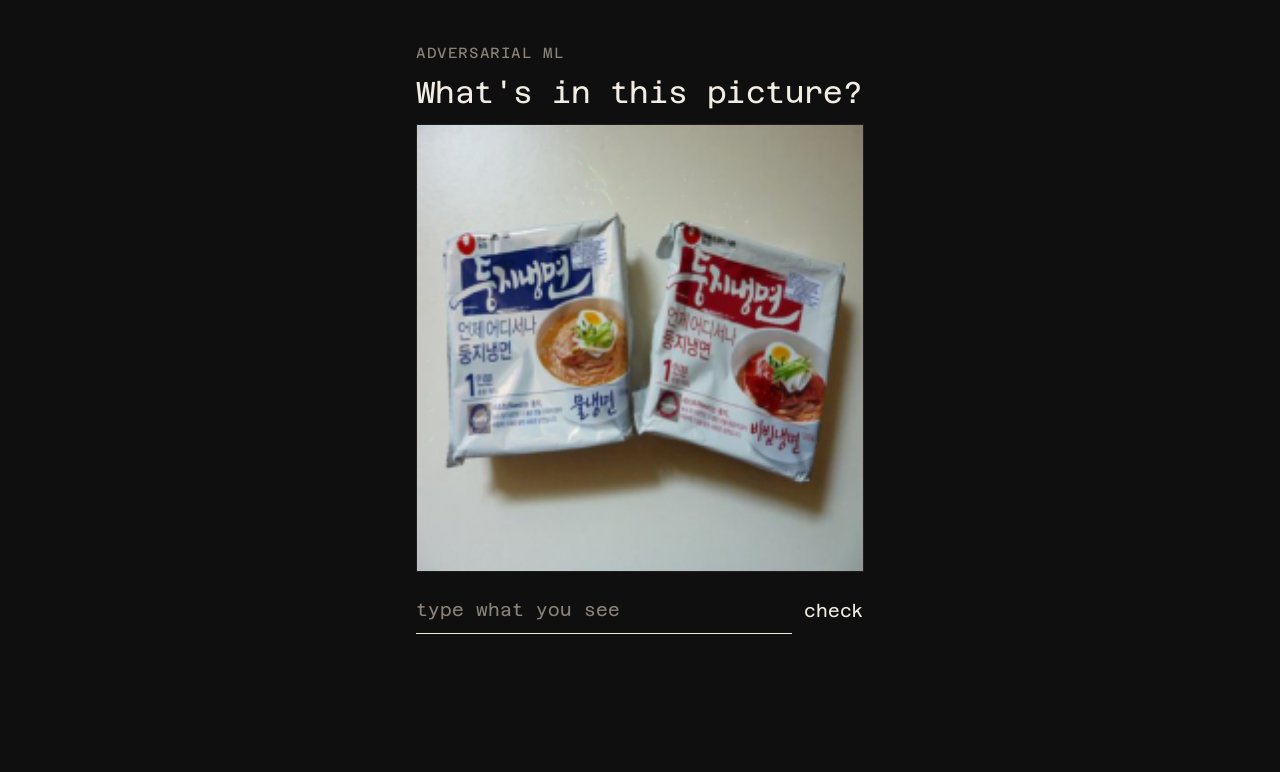
==== commit 62243675: "About: Bc. 2021–2026, Mgr. from 2026 Co-Authored-By: Claude Opus 5.5 (1M context) <noreply@anthropic" ====
--- a/index.html
+++ b/index.html
@@ -79,7 +79,7 @@
           <div><p class="timeline__what">Institute of Computer Science</p><p class="timeline__where">Czech Academy of Sciences (ÚI AV ČR)</p></div>
         </li>
         <li>
-          <span class="timeline__when">2025 – now</span>
+          <span class="timeline__when">2026 – now</span>
           <div><p class="timeline__what">Mgr. Artificial Intelligence</p><p class="timeline__where">Faculty of Mathematics and Physics, Charles University</p></div>
         </li>
         <li>
@@ -87,7 +87,7 @@
           <div><p class="timeline__what">Prg.ai Minor</p><p class="timeline__where">AI programme of Charles University &amp; Czech Technical University</p></div>
         </li>
         <li>
-          <span class="timeline__when">2021 – 2025</span>
+          <span class="timeline__when">2021 – 2026</span>
           <div><p class="timeline__what">Bc. Artificial Intelligence</p><p class="timeline__where">Faculty of Mathematics and Physics, Charles University. Thesis: adversarial examples for deep neural networks</p></div>
         </li>
         <li>
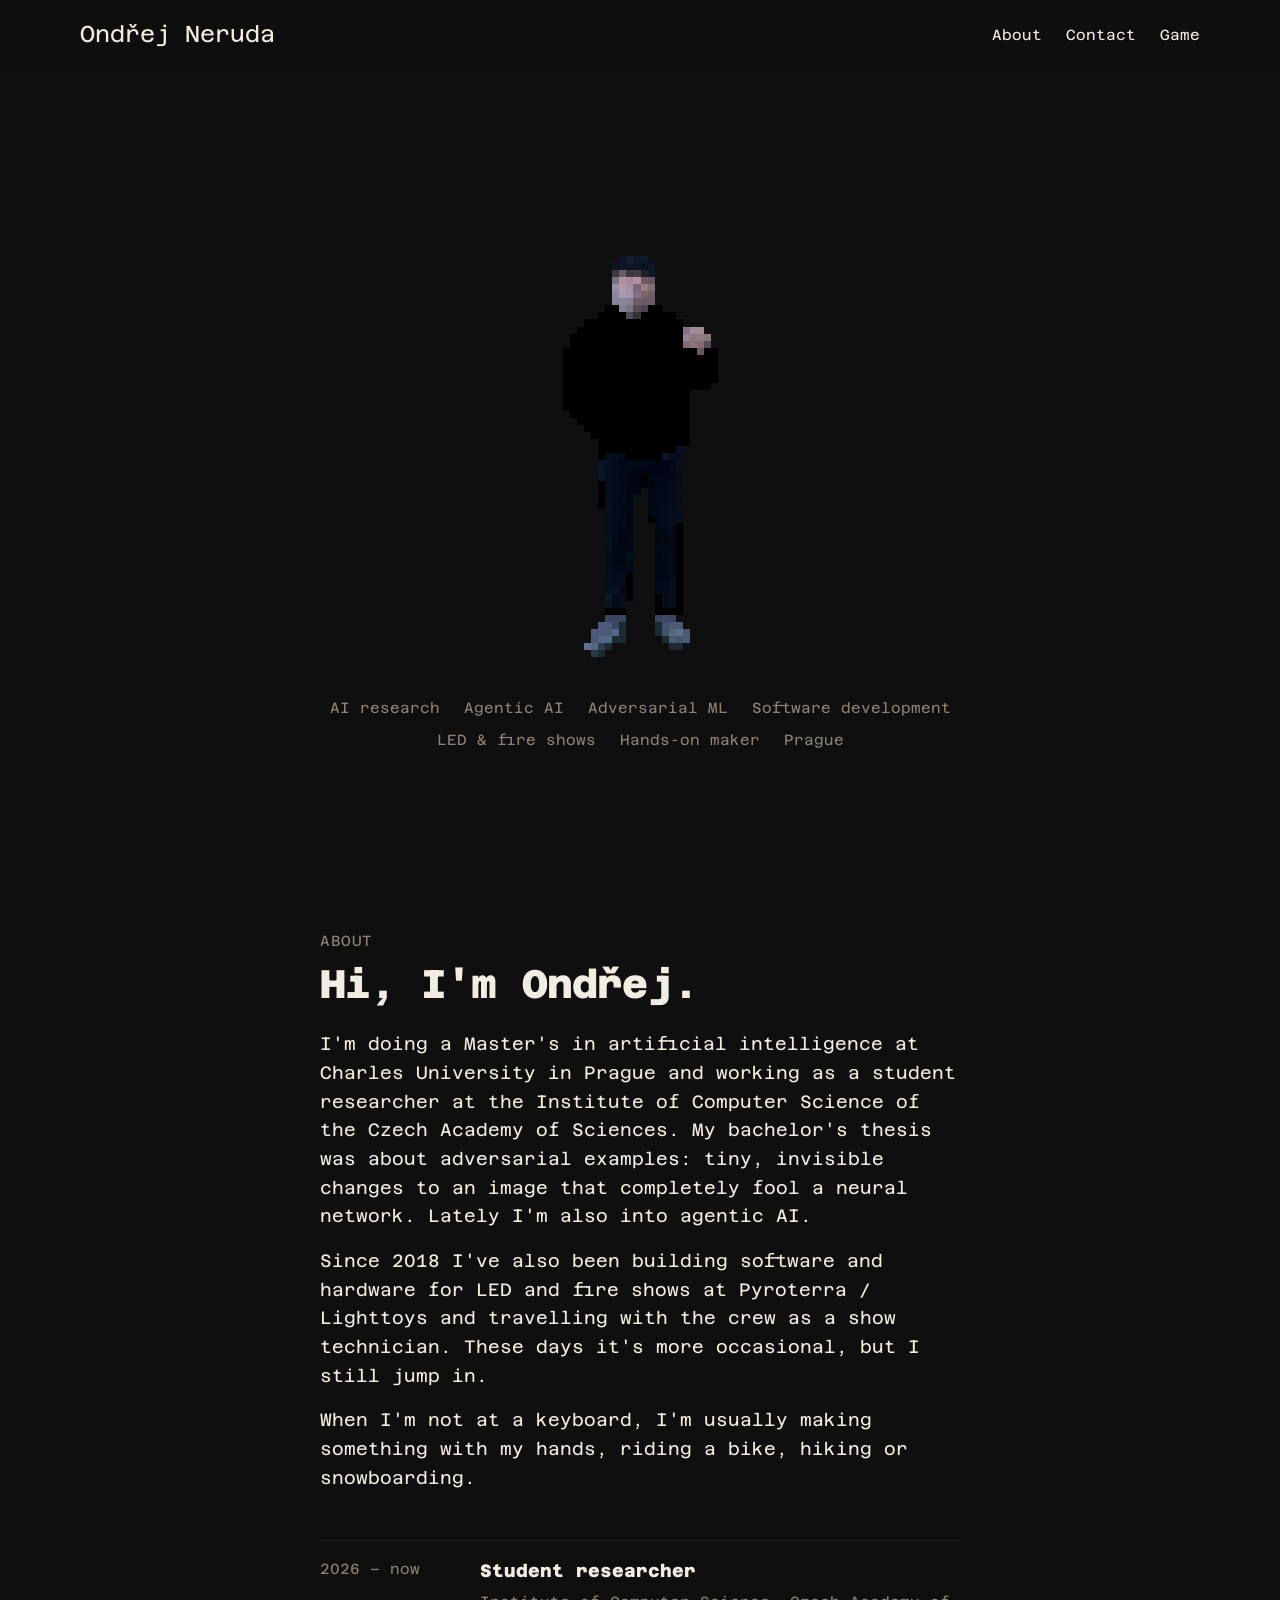
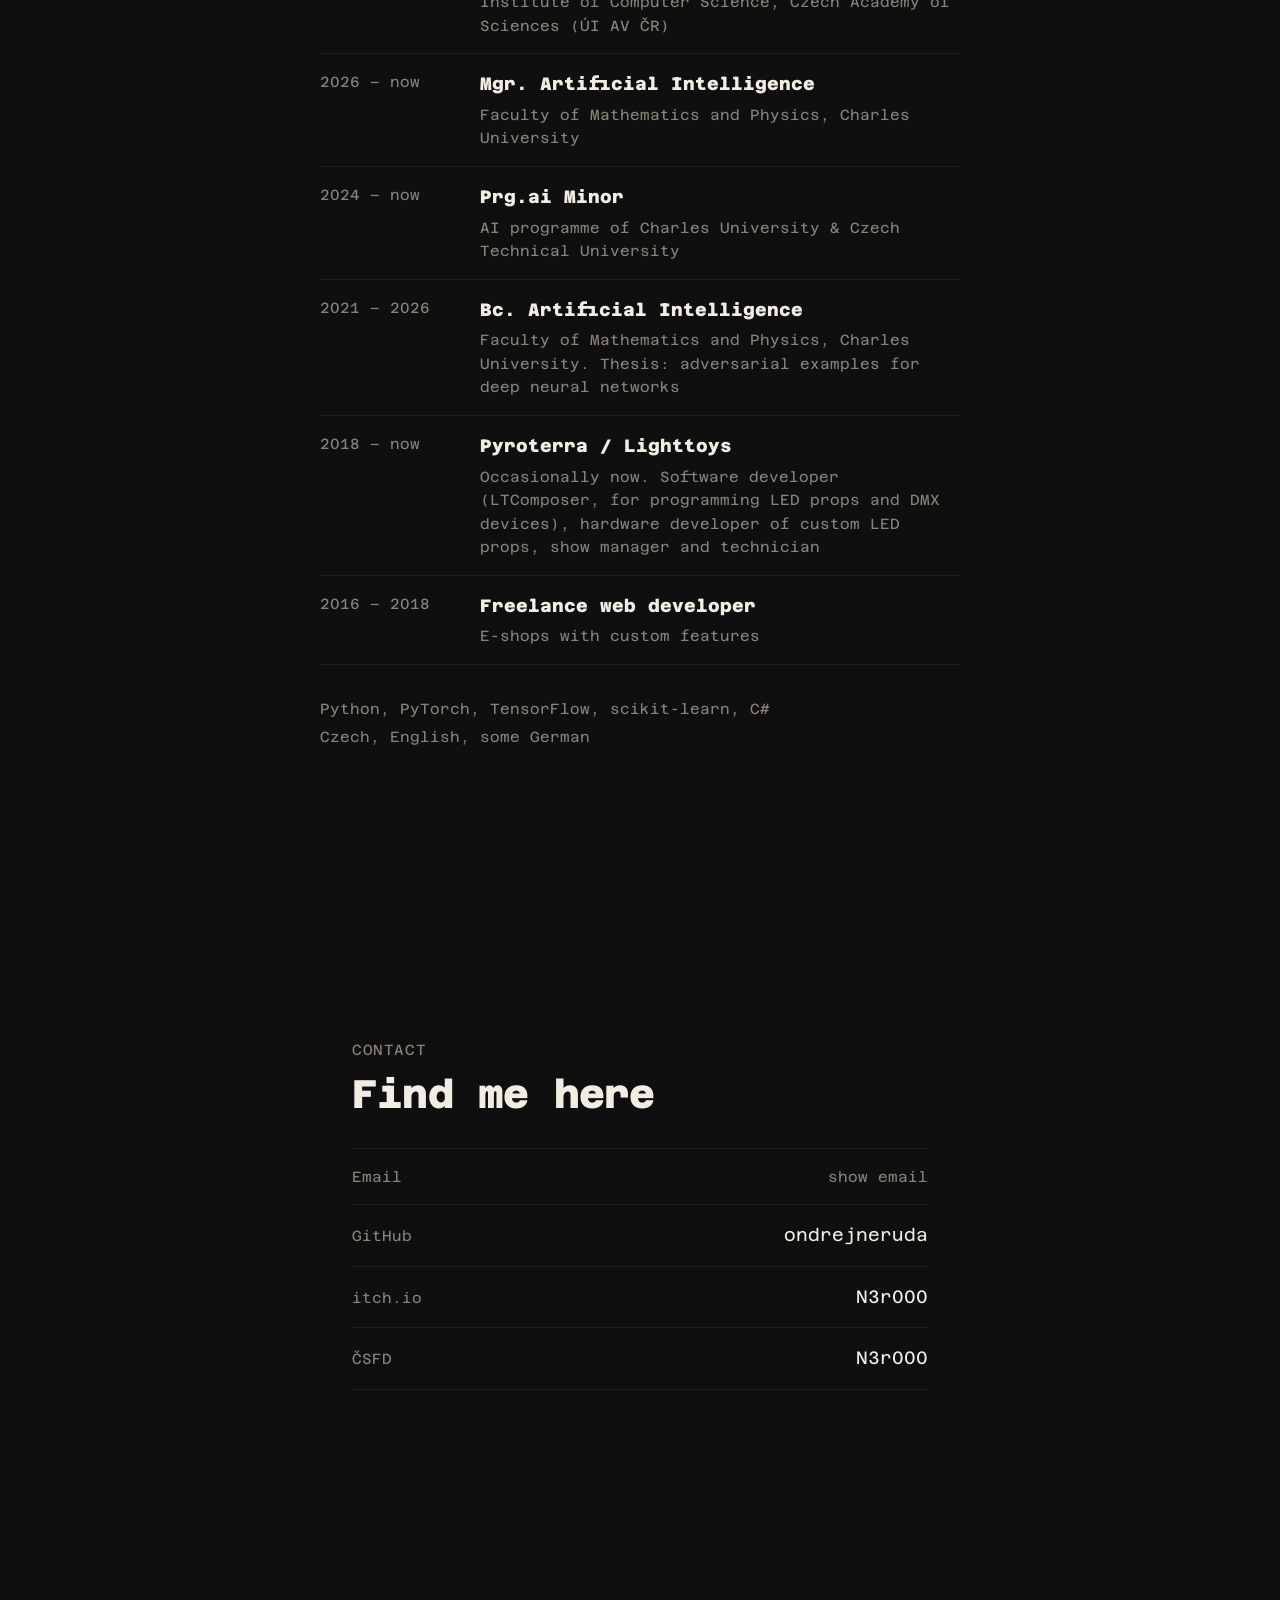
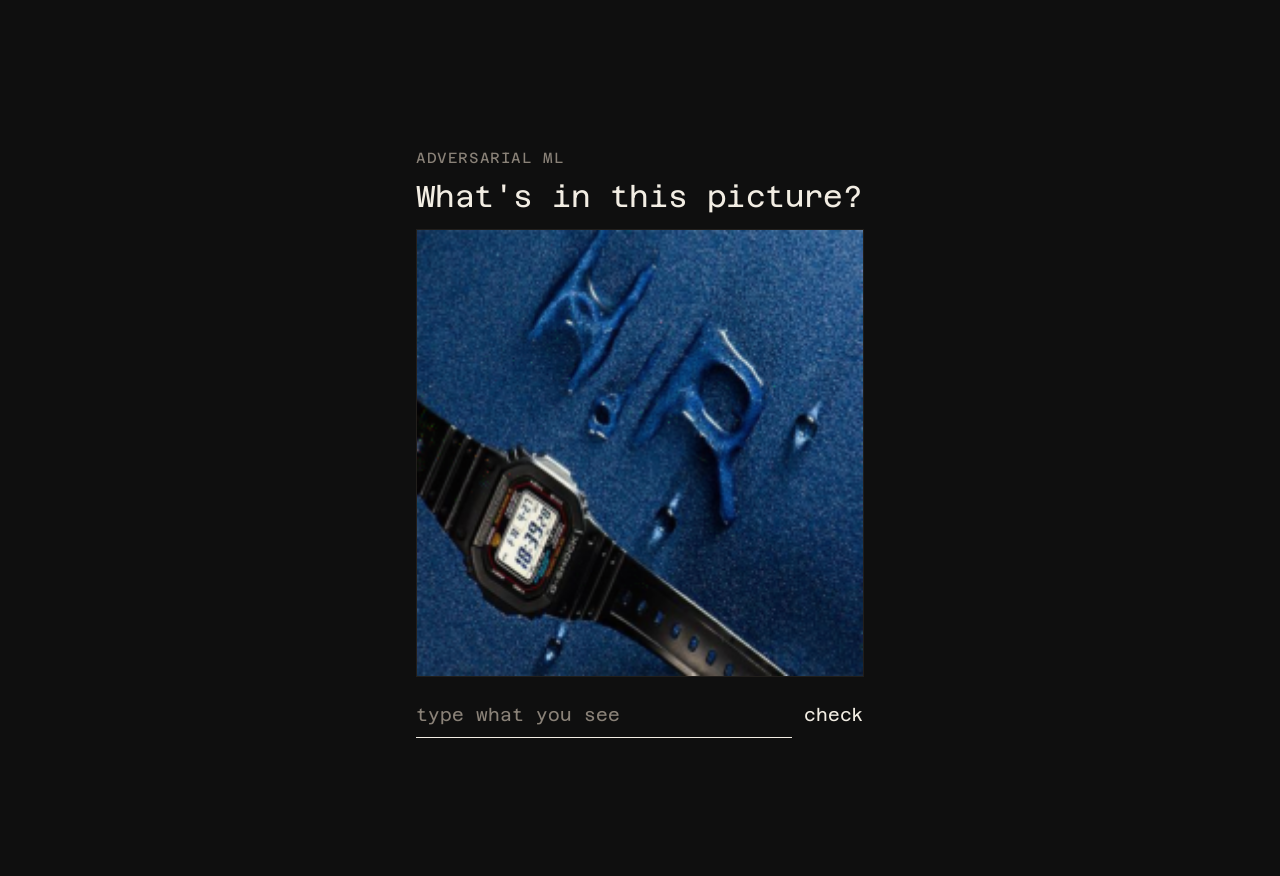
==== commit 83b32f02: "About: student researcher at ÚI AV ČR; Pyroterra occasional Co-Authored-By: Claude Opus 5.5 (1M cont" ====
--- a/index.html
+++ b/index.html
@@ -68,15 +68,15 @@
       <p class="label">About</p>
       <h2 class="about__title" id="about-title">Hi, I'm Ondřej.</h2>
       <div class="about__text">
-        <p>I'm doing a Master's in artificial intelligence at Charles University in Prague and working at the Institute of Computer Science of the Czech Academy of Sciences. My bachelor's thesis was about adversarial examples: tiny, invisible changes to an image that completely fool a neural network. Lately I'm also into agentic AI.</p>
-        <p>Since 2018 I've been building software and hardware for LED and fire shows at Pyroterra / Lighttoys, and travelling with the crew as a show technician.</p>
+        <p>I'm doing a Master's in artificial intelligence at Charles University in Prague and working as a student researcher at the Institute of Computer Science of the Czech Academy of Sciences. My bachelor's thesis was about adversarial examples: tiny, invisible changes to an image that completely fool a neural network. Lately I'm also into agentic AI.</p>
+        <p>Since 2018 I've also been building software and hardware for LED and fire shows at Pyroterra / Lighttoys and travelling with the crew as a show technician. These days it's more occasional, but I still jump in.</p>
         <p>When I'm not at a keyboard, I'm usually making something with my hands, riding a bike, hiking or snowboarding.</p>
       </div>
 
       <ol class="timeline" aria-label="CV">
         <li>
           <span class="timeline__when">2026 – now</span>
-          <div><p class="timeline__what">Institute of Computer Science</p><p class="timeline__where">Czech Academy of Sciences (ÚI AV ČR)</p></div>
+          <div><p class="timeline__what">Student researcher</p><p class="timeline__where">Institute of Computer Science, Czech Academy of Sciences (ÚI AV ČR)</p></div>
         </li>
         <li>
           <span class="timeline__when">2026 – now</span>
@@ -92,7 +92,7 @@
         </li>
         <li>
           <span class="timeline__when">2018 – now</span>
-          <div><p class="timeline__what">Pyroterra / Lighttoys</p><p class="timeline__where">Software developer (LTComposer, for programming LED props and DMX devices), hardware developer of custom LED props, show manager and technician</p></div>
+          <div><p class="timeline__what">Pyroterra / Lighttoys</p><p class="timeline__where">Occasionally now. Software developer (LTComposer, for programming LED props and DMX devices), hardware developer of custom LED props, show manager and technician</p></div>
         </li>
         <li>
           <span class="timeline__when">2016 – 2018</span>
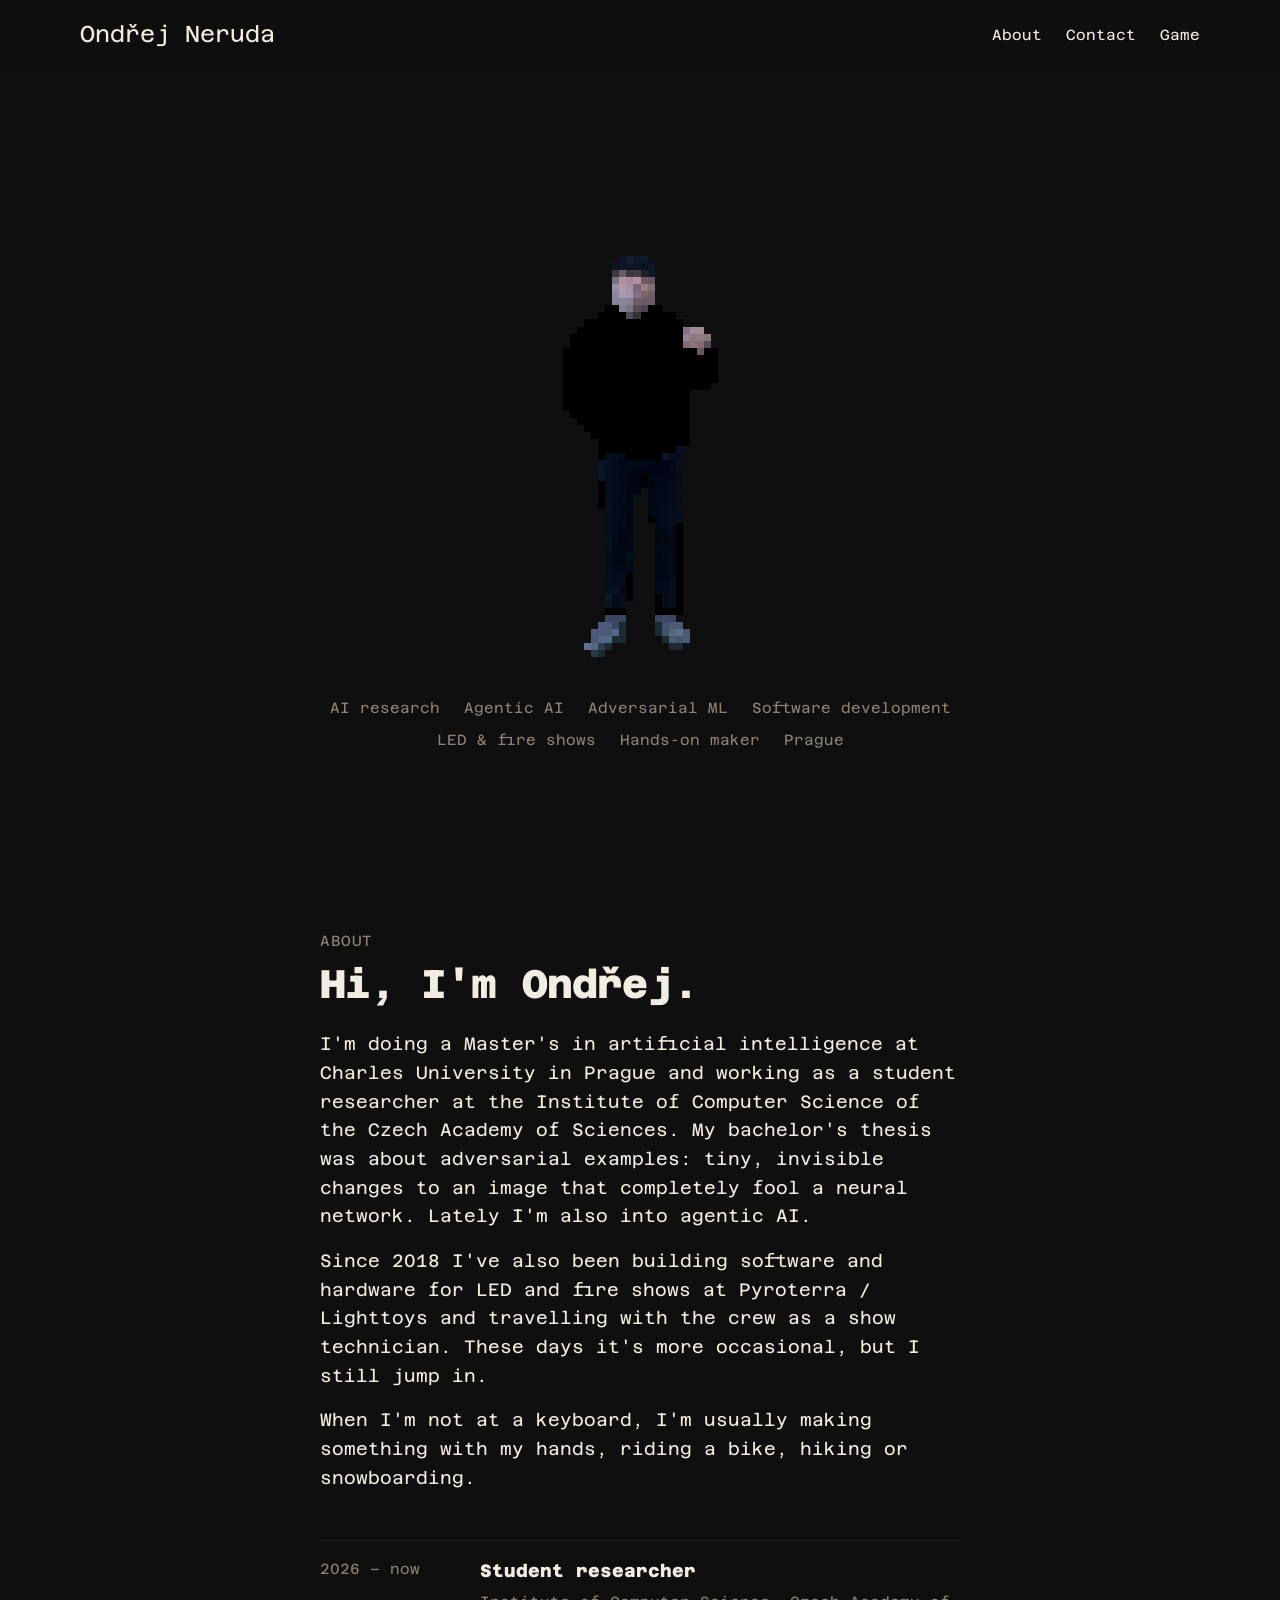
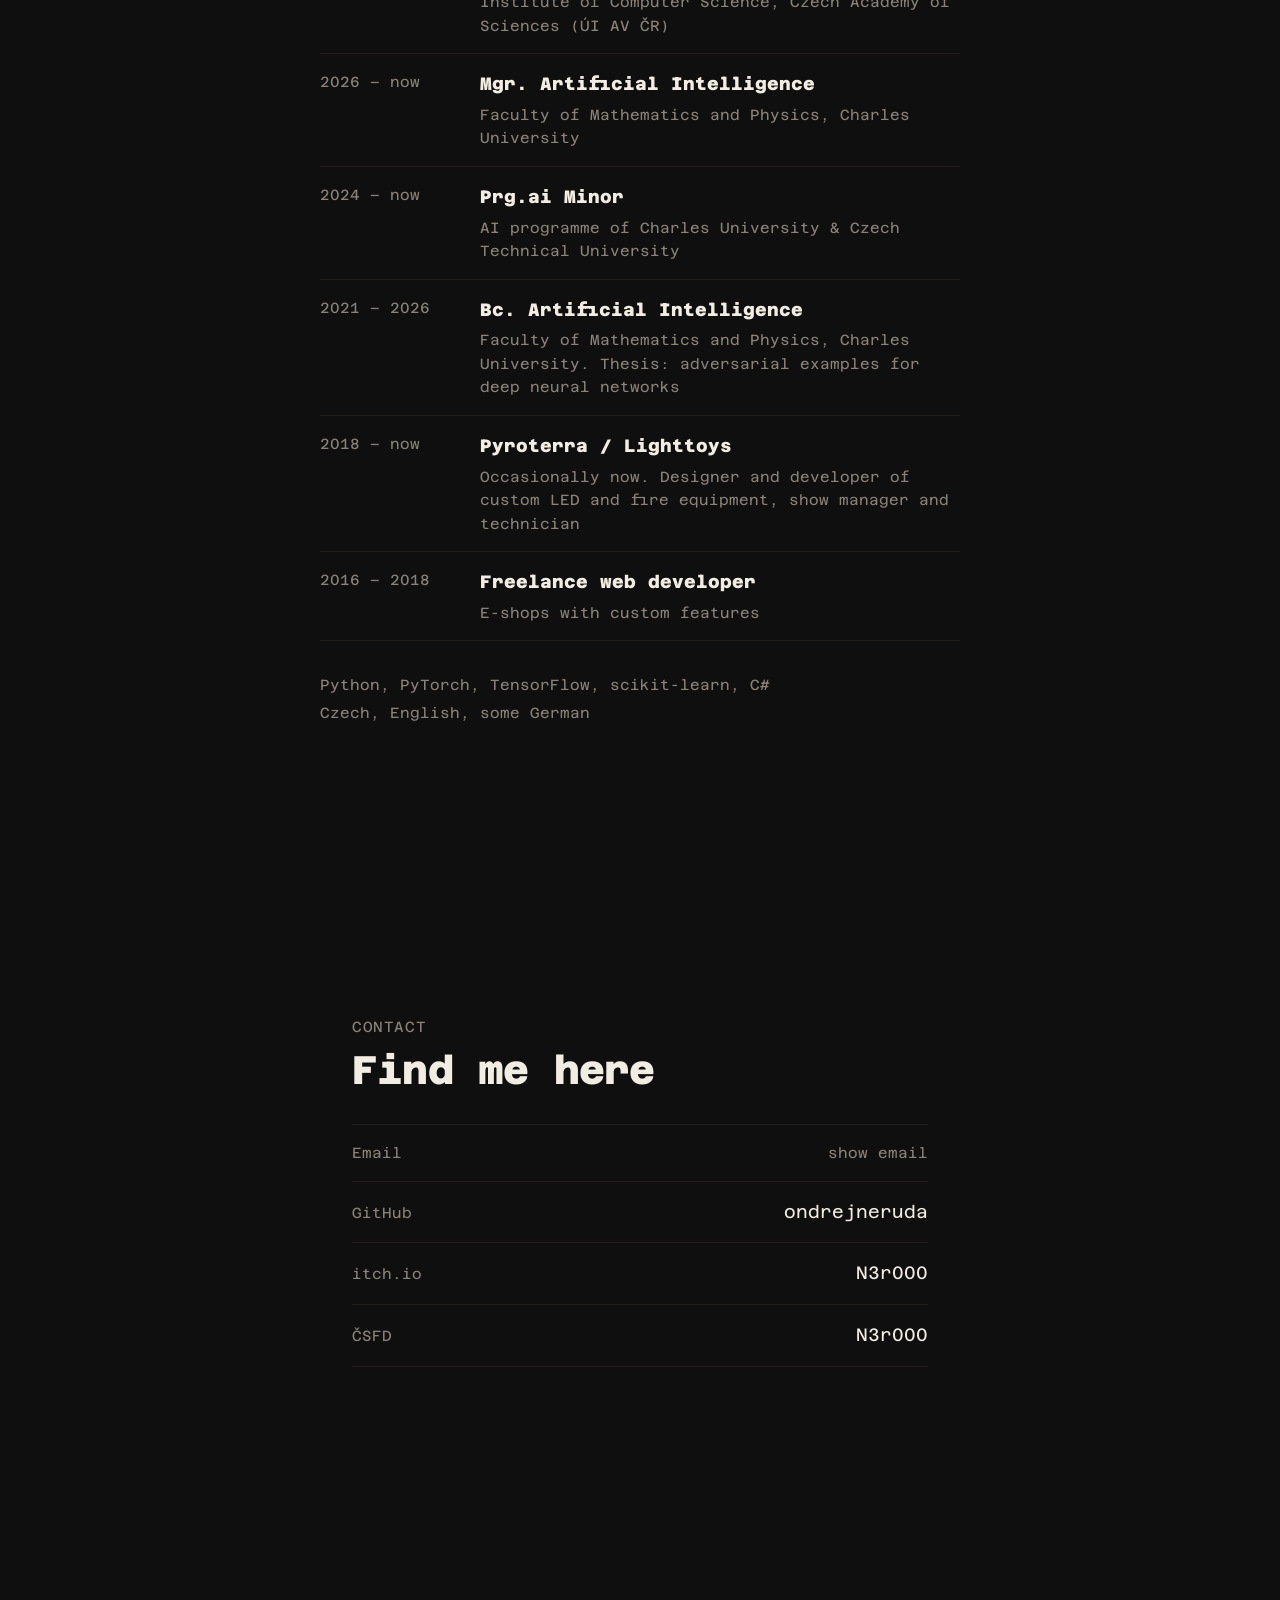
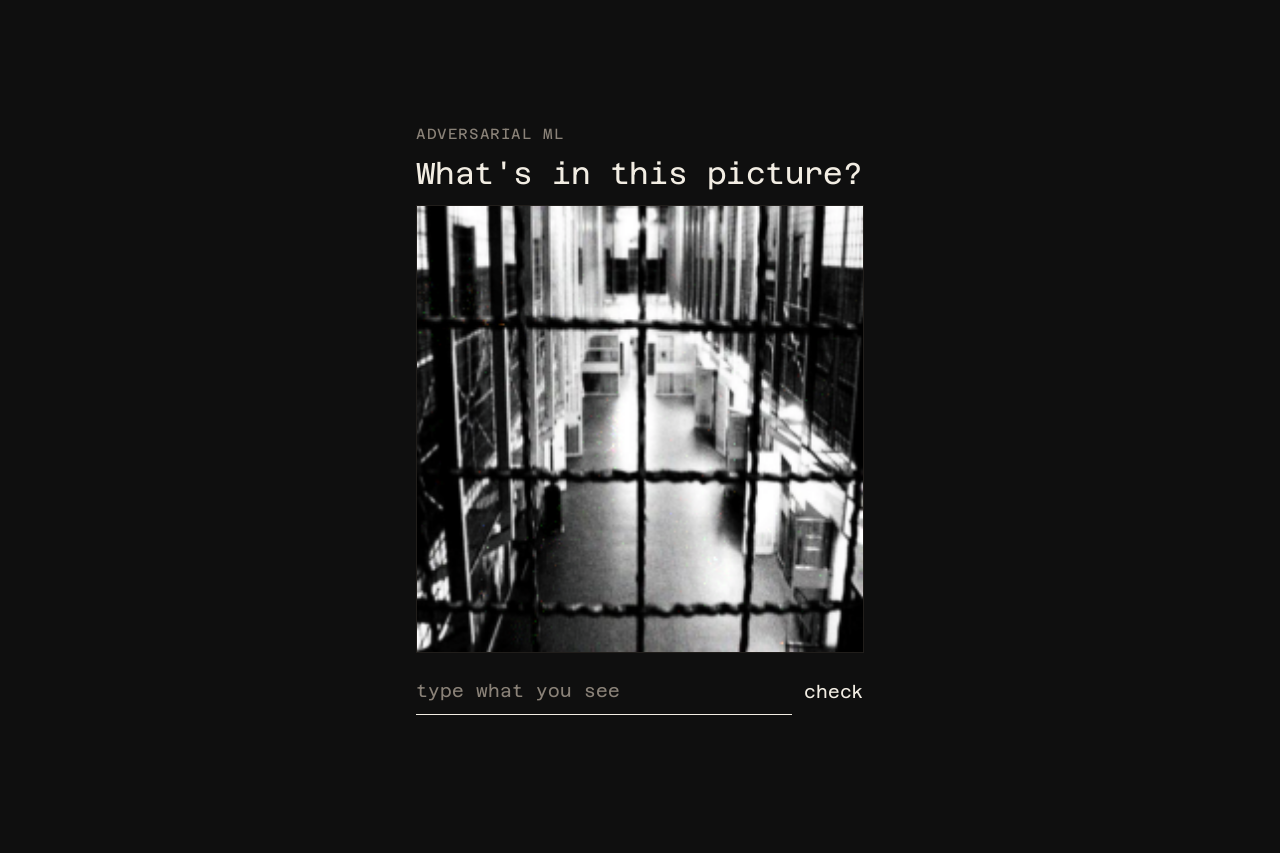
==== commit ab9a9dec: "About: shorter Pyroterra description Co-Authored-By: Claude Opus 5.5 (1M context) <noreply@anthropic" ====
--- a/index.html
+++ b/index.html
@@ -92,7 +92,7 @@
         </li>
         <li>
           <span class="timeline__when">2018 – now</span>
-          <div><p class="timeline__what">Pyroterra / Lighttoys</p><p class="timeline__where">Occasionally now. Software developer (LTComposer, for programming LED props and DMX devices), hardware developer of custom LED props, show manager and technician</p></div>
+          <div><p class="timeline__what">Pyroterra / Lighttoys</p><p class="timeline__where">Occasionally now. Designer and developer of custom LED and fire equipment, show manager and technician</p></div>
         </li>
         <li>
           <span class="timeline__when">2016 – 2018</span>
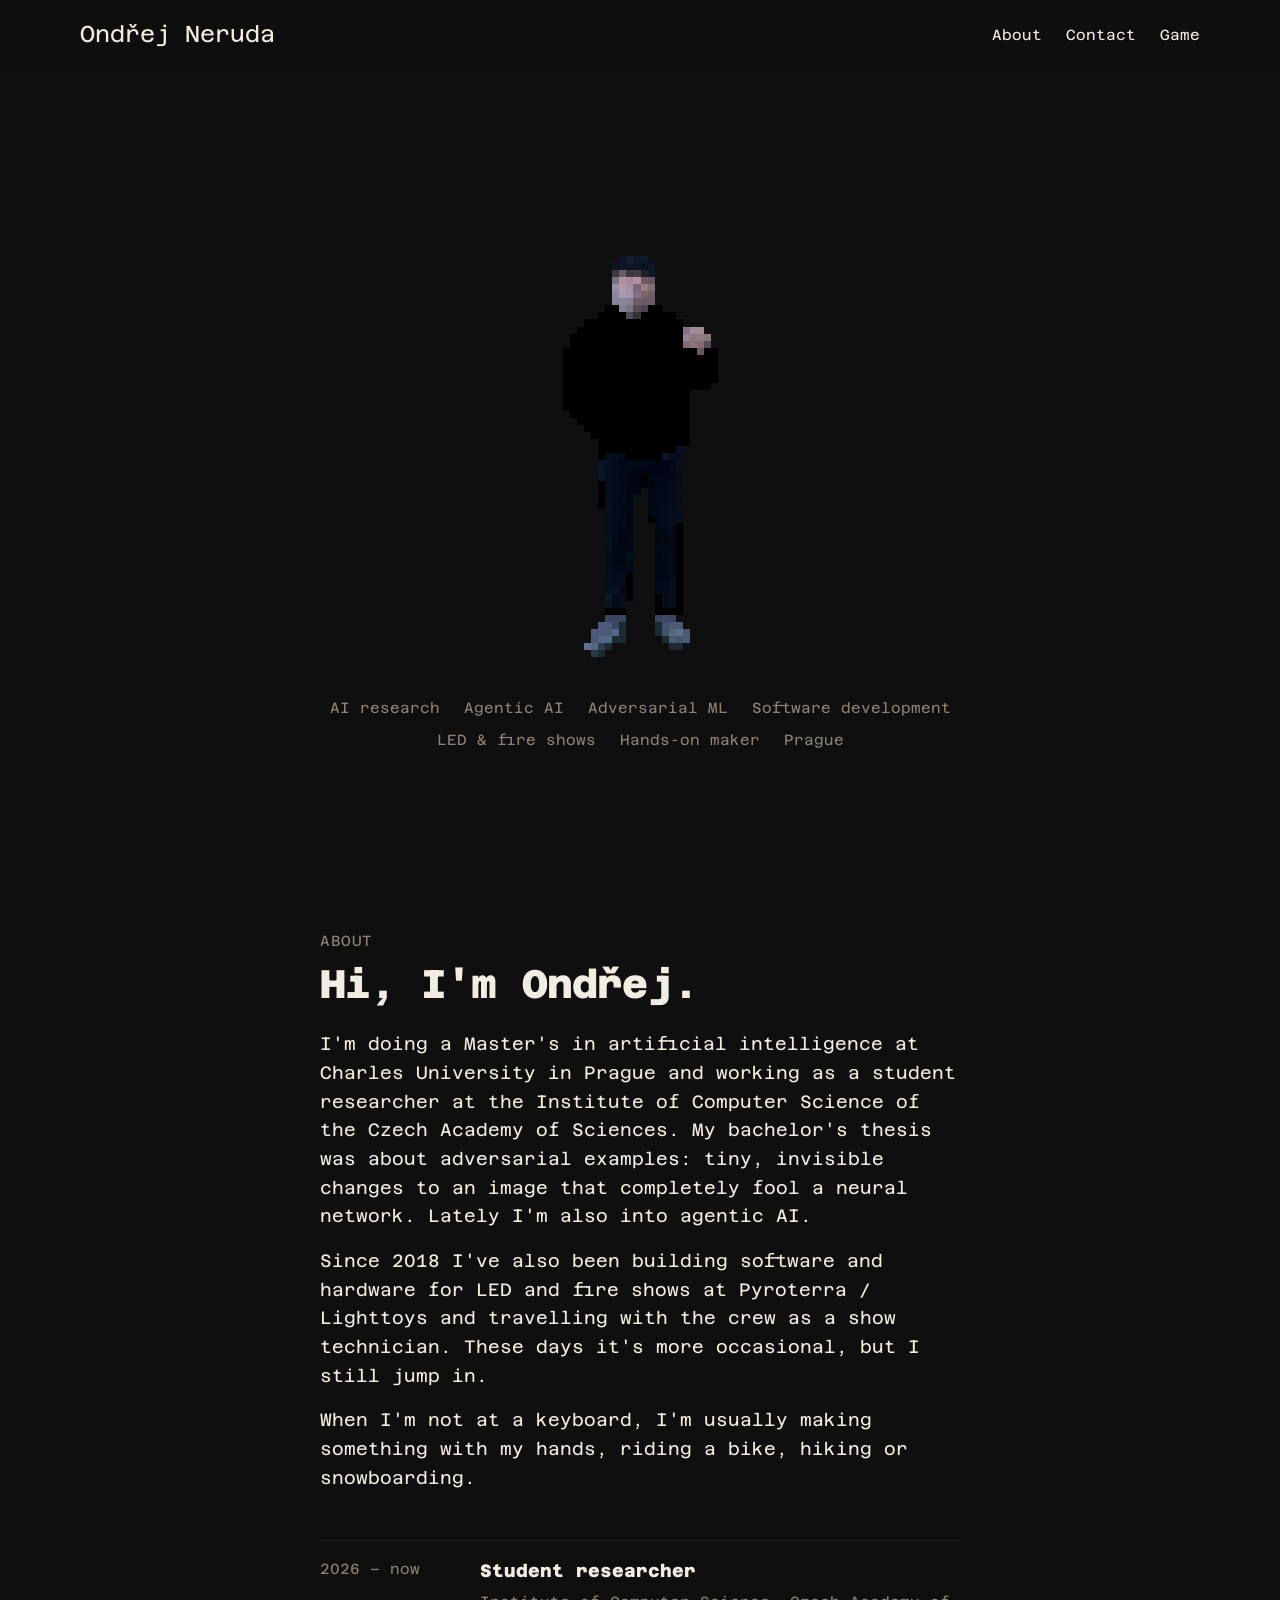
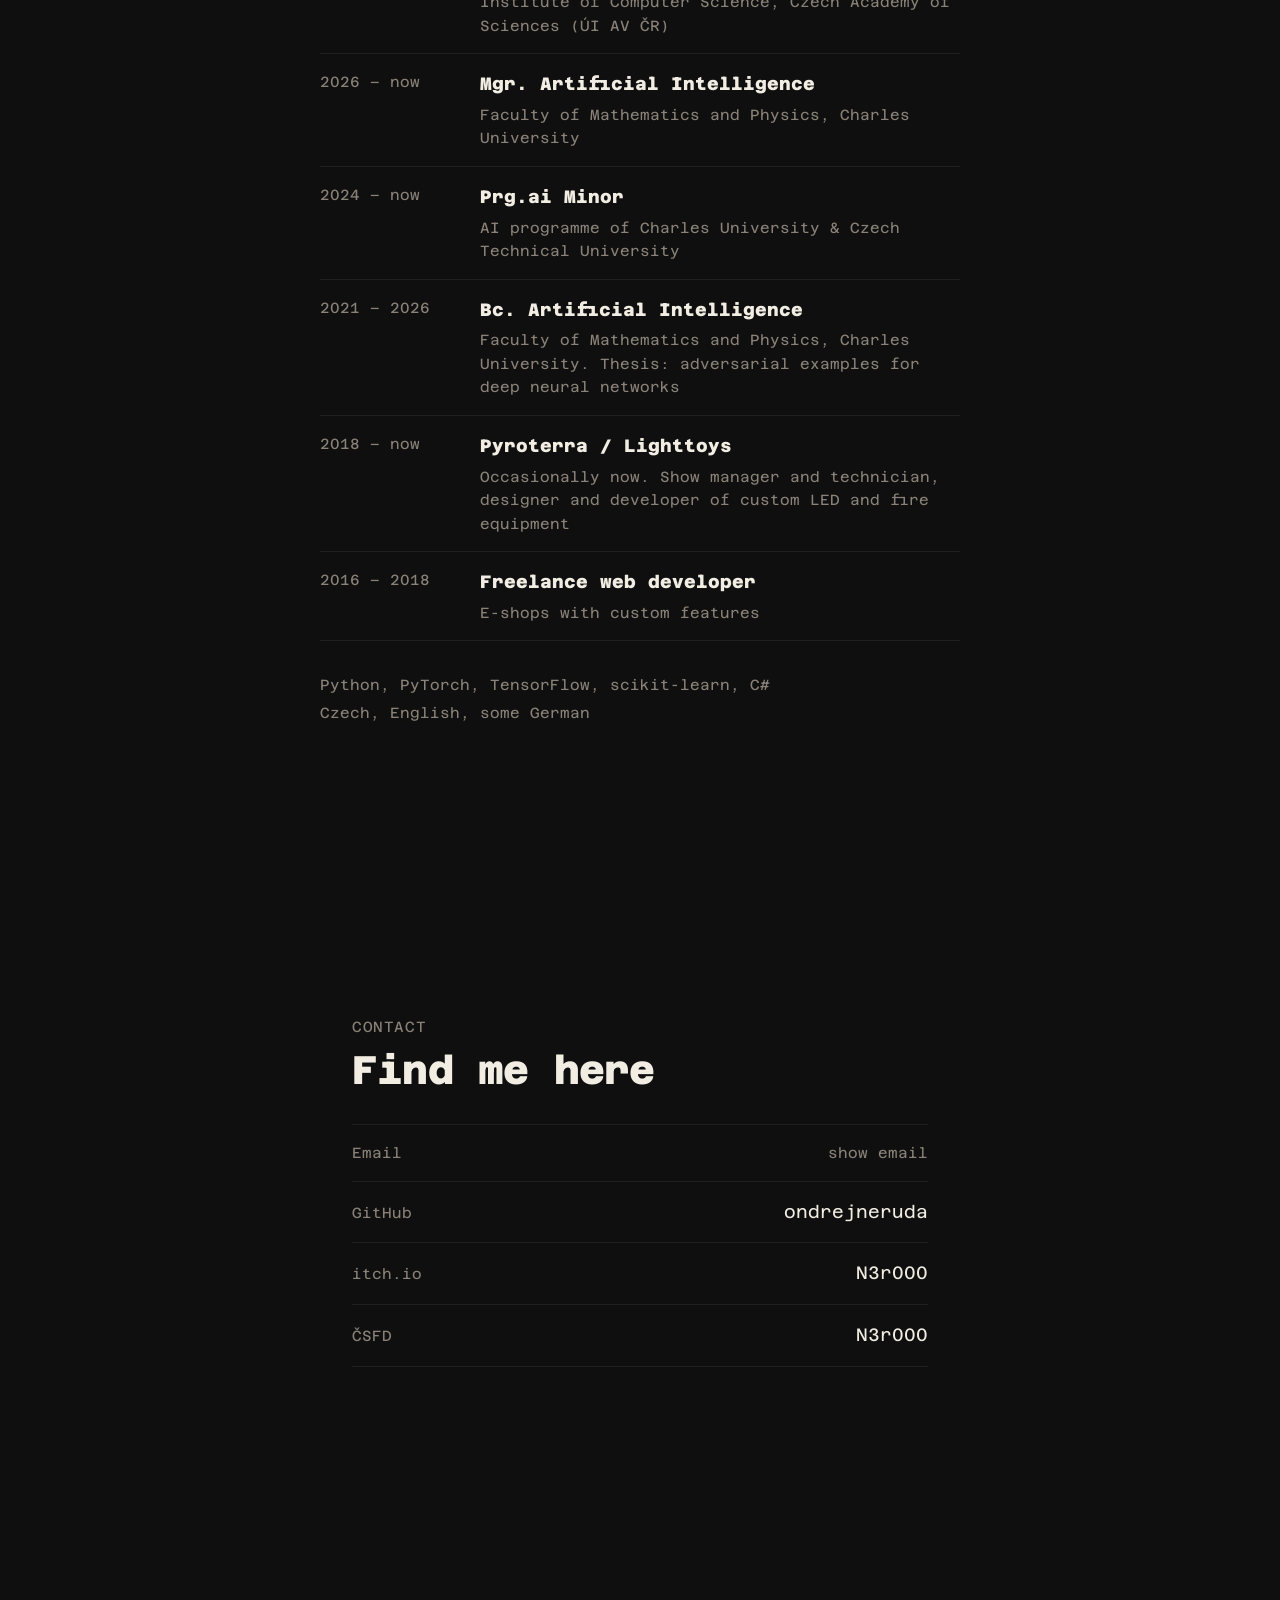
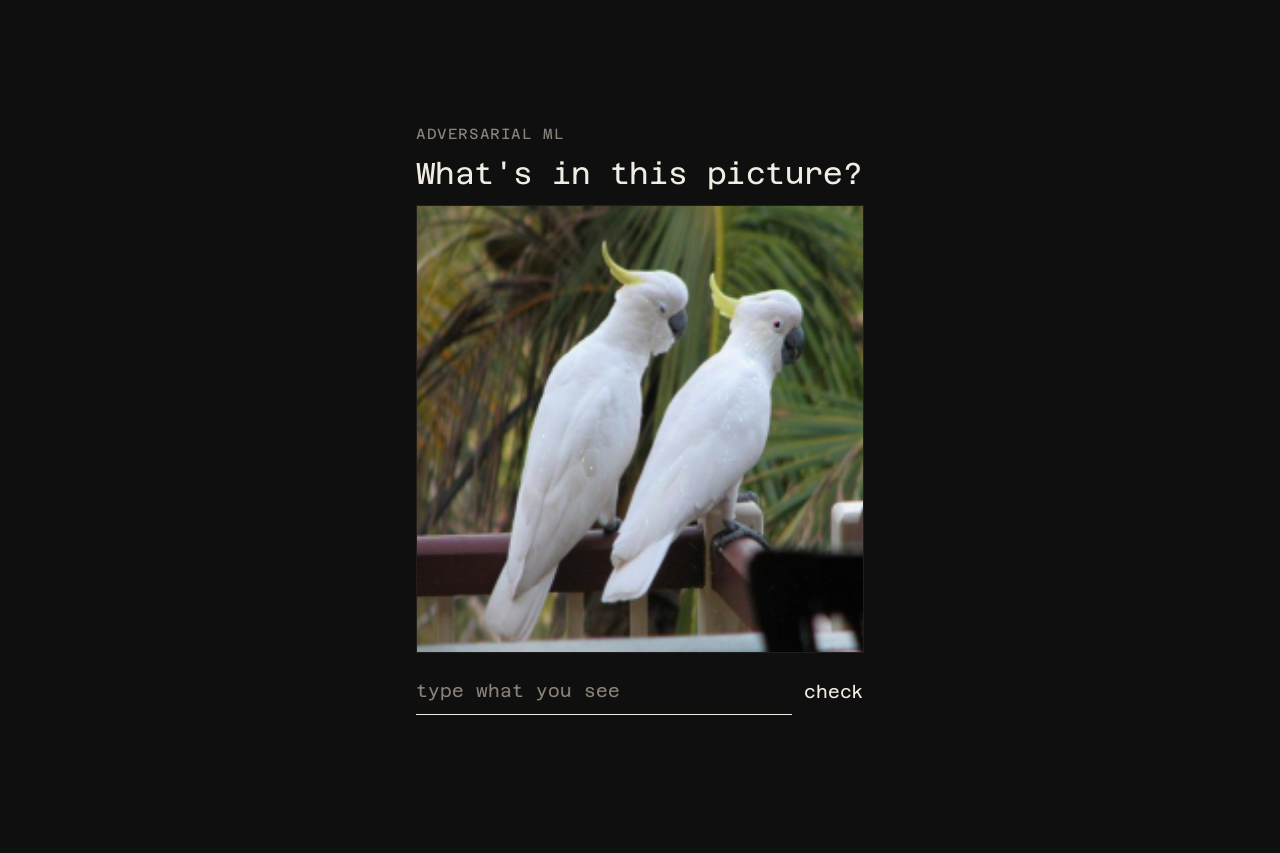
==== commit 8d100353: "About: lead the Pyroterra entry with show manager Co-Authored-By: Claude Opus 5.5 (1M context) <nore" ====
--- a/index.html
+++ b/index.html
@@ -92,7 +92,7 @@
         </li>
         <li>
           <span class="timeline__when">2018 – now</span>
-          <div><p class="timeline__what">Pyroterra / Lighttoys</p><p class="timeline__where">Occasionally now. Designer and developer of custom LED and fire equipment, show manager and technician</p></div>
+          <div><p class="timeline__what">Pyroterra / Lighttoys</p><p class="timeline__where">Occasionally now. Show manager and technician, designer and developer of custom LED and fire equipment</p></div>
         </li>
         <li>
           <span class="timeline__when">2016 – 2018</span>
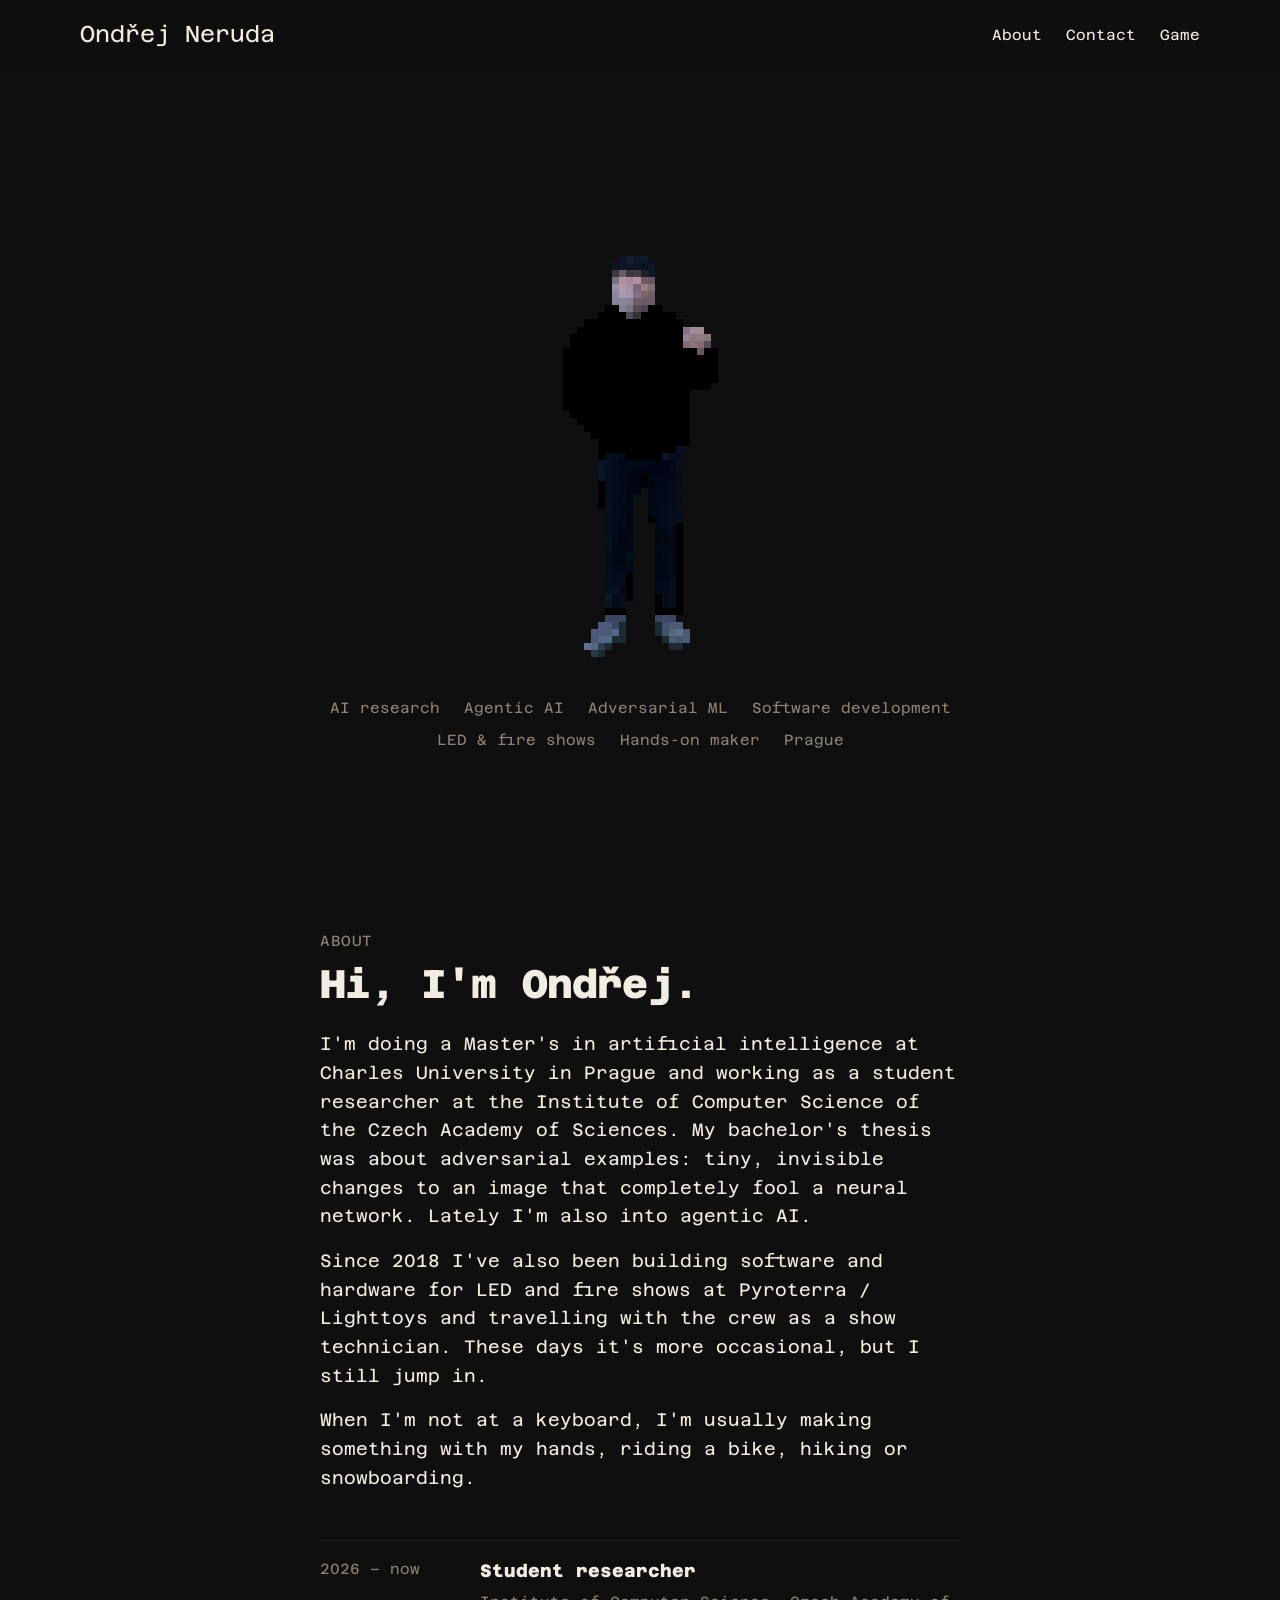
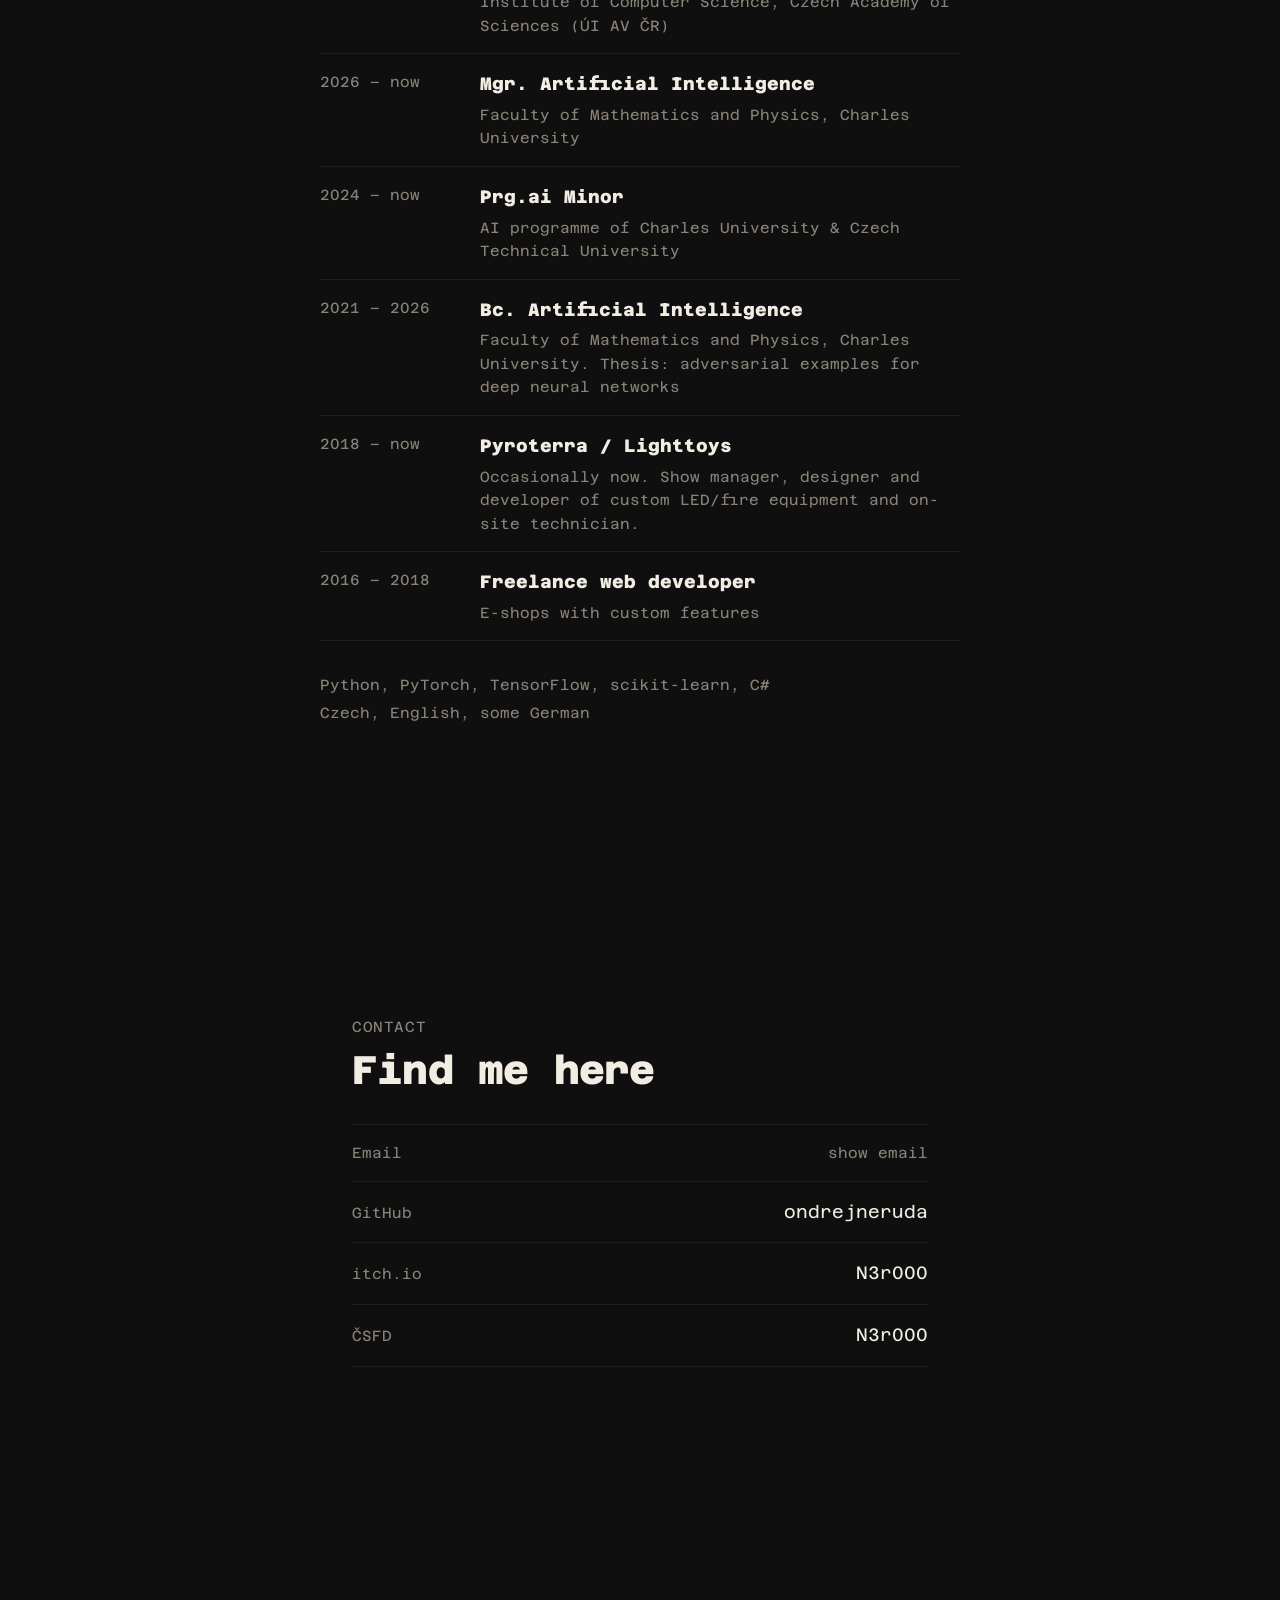
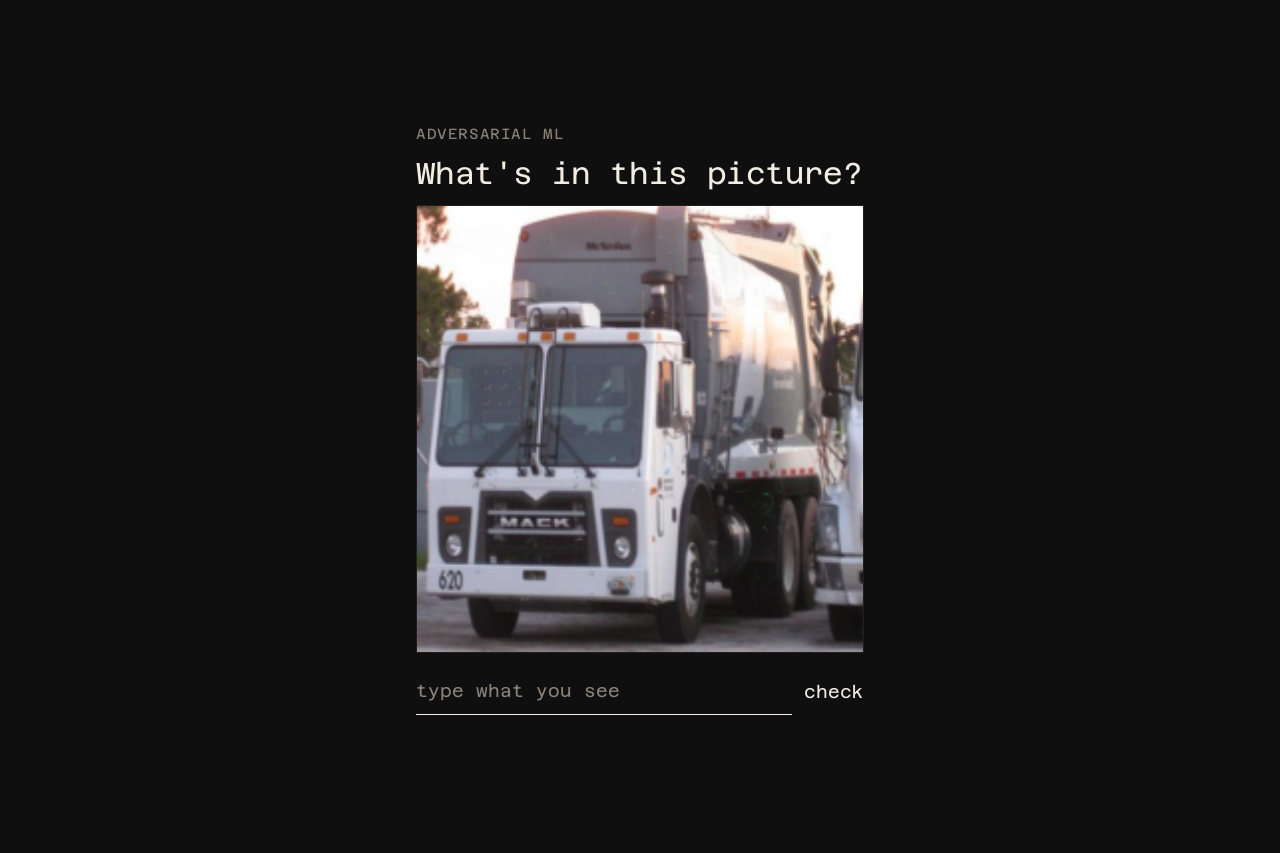
==== commit 8ff1cf30: "About: Pyroterra wording Co-Authored-By: Claude Opus 5.5 (1M context) <noreply@anthropic.com>" ====
--- a/index.html
+++ b/index.html
@@ -92,7 +92,7 @@
         </li>
         <li>
           <span class="timeline__when">2018 – now</span>
-          <div><p class="timeline__what">Pyroterra / Lighttoys</p><p class="timeline__where">Occasionally now. Show manager and technician, designer and developer of custom LED and fire equipment</p></div>
+          <div><p class="timeline__what">Pyroterra / Lighttoys</p><p class="timeline__where">Occasionally now. Show manager, designer and developer of custom LED/fire equipment and on-site technician.</p></div>
         </li>
         <li>
           <span class="timeline__when">2016 – 2018</span>
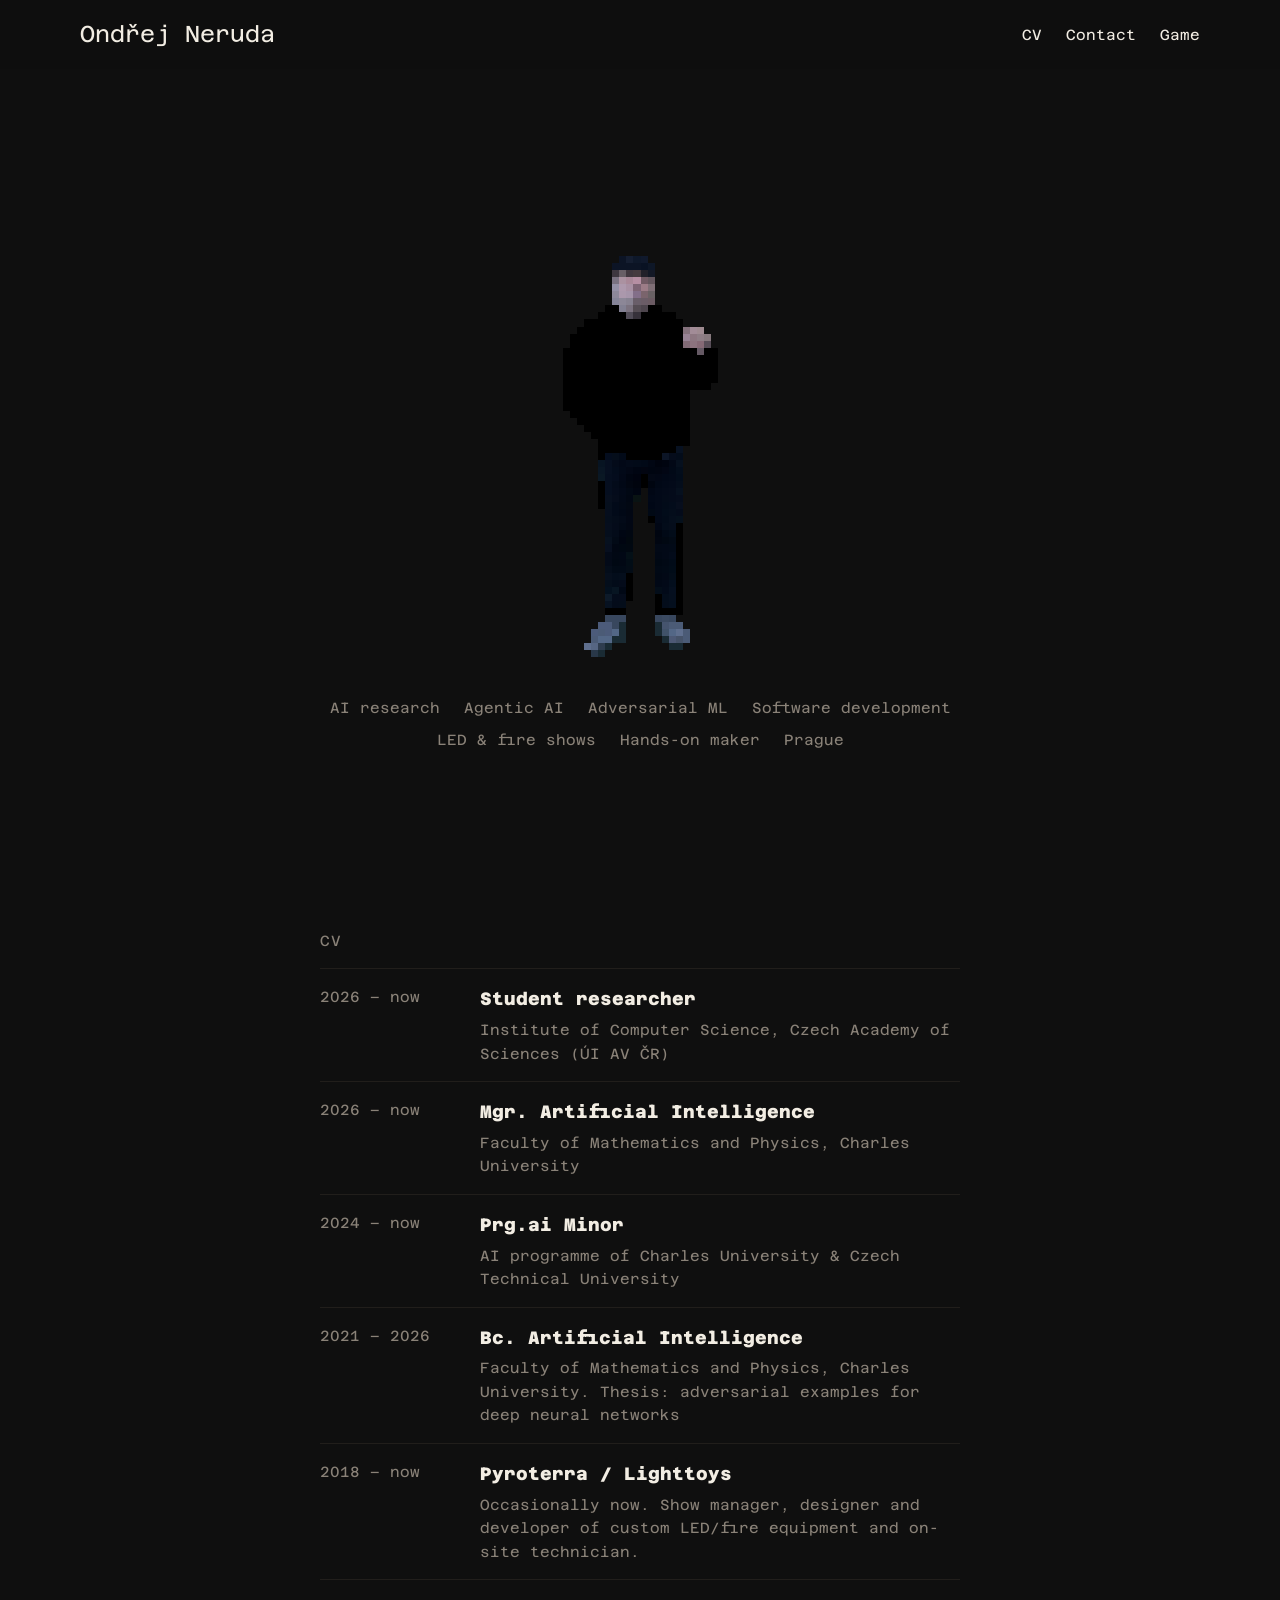
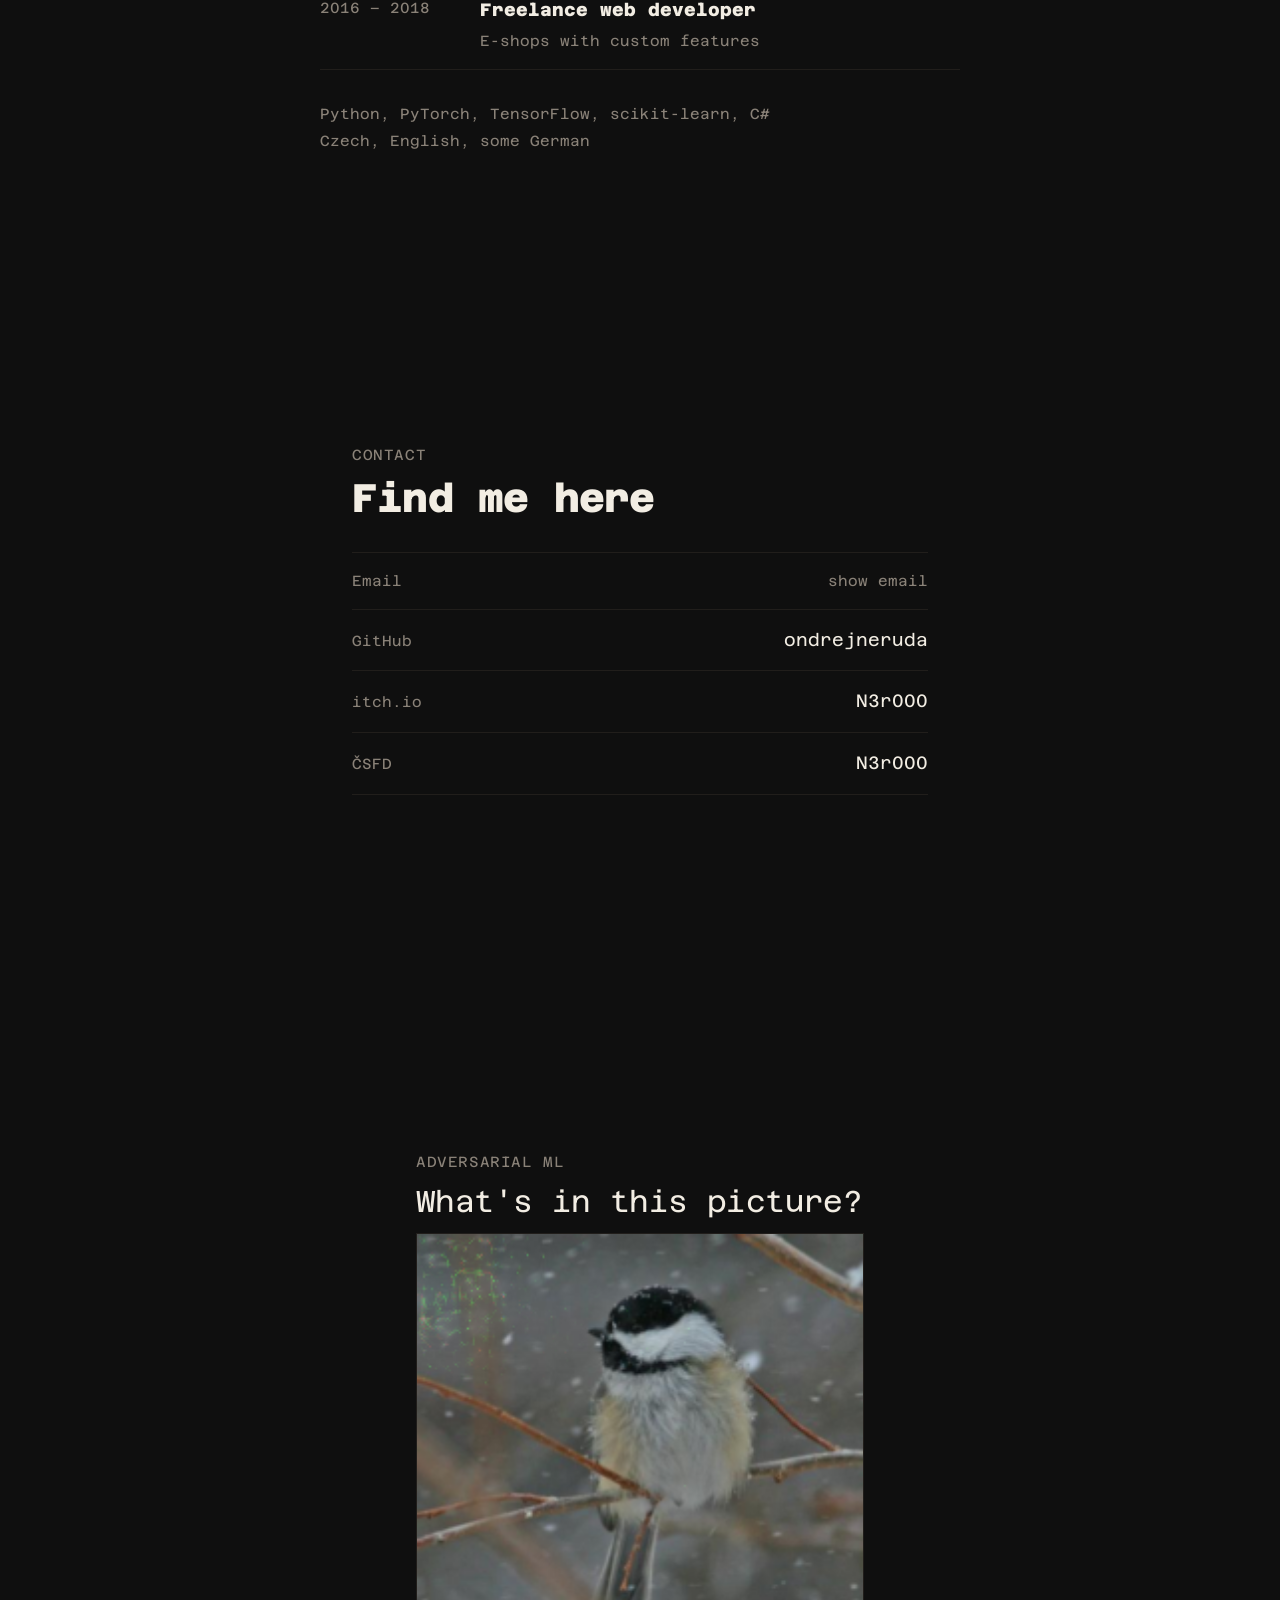
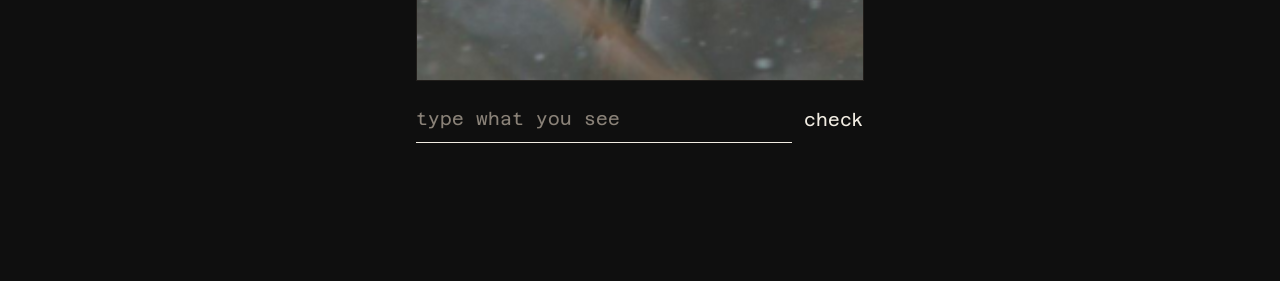
==== commit 8232fd53: "Replace About with a plain CV section Co-Authored-By: Claude Opus 5.5 (1M context) <noreply@anthropi" ====
--- a/index.html
+++ b/index.html
@@ -20,10 +20,10 @@
   <link rel="preconnect" href="https://fonts.googleapis.com">
   <link rel="preconnect" href="https://fonts.gstatic.com" crossorigin>
   <link rel="stylesheet" href="https://fonts.googleapis.com/css2?family=Azeret+Mono:wght@400;800&display=swap">
-  <link rel="stylesheet" href="assets/css/tokens.css?v=202610172338">
-  <link rel="stylesheet" href="assets/css/base.css?v=202610172338">
-  <link rel="stylesheet" href="assets/css/components.css?v=202610172338">
-  <link rel="stylesheet" href="assets/css/fool-the-net.css?v=202610172338">
+  <link rel="stylesheet" href="assets/css/tokens.css?v=202610180010">
+  <link rel="stylesheet" href="assets/css/base.css?v=202610180010">
+  <link rel="stylesheet" href="assets/css/components.css?v=202610180010">
+  <link rel="stylesheet" href="assets/css/fool-the-net.css?v=202610180010">
 </head>
 <body>
 
@@ -35,7 +35,7 @@
       <nav class="nav" id="site-nav" aria-label="Main">
         <!-- Work stays hidden until it has content; then remove `hidden` and set href -->
         <a href="#" hidden>Work</a>
-        <a href="#about">About</a>
+        <a href="#cv">CV</a>
         <a href="#contact">Contact</a>
         <a href="#game">Game</a>
       </nav>
@@ -62,18 +62,11 @@
     </ul>
   </div>
 
-  <!-- About: short intro, then a compact CV timeline -->
-  <div class="page" id="about">
-    <section class="about" aria-labelledby="about-title">
-      <p class="label">About</p>
-      <h2 class="about__title" id="about-title">Hi, I'm Ondřej.</h2>
-      <div class="about__text">
-        <p>I'm doing a Master's in artificial intelligence at Charles University in Prague and working as a student researcher at the Institute of Computer Science of the Czech Academy of Sciences. My bachelor's thesis was about adversarial examples: tiny, invisible changes to an image that completely fool a neural network. Lately I'm also into agentic AI.</p>
-        <p>Since 2018 I've also been building software and hardware for LED and fire shows at Pyroterra / Lighttoys and travelling with the crew as a show technician. These days it's more occasional, but I still jump in.</p>
-        <p>When I'm not at a keyboard, I'm usually making something with my hands, riding a bike, hiking or snowboarding.</p>
-      </div>
-
-      <ol class="timeline" aria-label="CV">
+  <!-- CV: compact timeline (the earlier intro text is in git history, commit "About: Pyroterra wording") -->
+  <div class="page" id="cv">
+    <section class="about" aria-label="CV">
+      <p class="label">CV</p>
+      <ol class="timeline">
         <li>
           <span class="timeline__when">2026 – now</span>
           <div><p class="timeline__what">Student researcher</p><p class="timeline__where">Institute of Computer Science, Czech Academy of Sciences (ÚI AV ČR)</p></div>
@@ -160,10 +153,10 @@
 
   </main>
 
-  <script src="assets/js/sprite3d.js?v=202610172338" defer></script>
-  <script src="assets/js/menu.js?v=202610172338" defer></script>
-  <script src="assets/js/fool-the-net.js?v=202610172338" defer></script>
-  <script src="assets/js/contact.js?v=202610172338" defer></script>
+  <script src="assets/js/sprite3d.js?v=202610180010" defer></script>
+  <script src="assets/js/menu.js?v=202610180010" defer></script>
+  <script src="assets/js/fool-the-net.js?v=202610180010" defer></script>
+  <script src="assets/js/contact.js?v=202610180010" defer></script>
 
 </body>
 </html>
--- a/assets/css/components.css
+++ b/assets/css/components.css
@@ -234,6 +234,7 @@
 .about__text p + p { margin-top: var(--space-4); }
 
 .timeline { list-style: none; padding: 0; margin-top: var(--space-7); }
+.about > .label + .timeline { margin-top: var(--space-4); }
 .timeline li {
   display: grid;
   grid-template-columns: 9rem 1fr;
